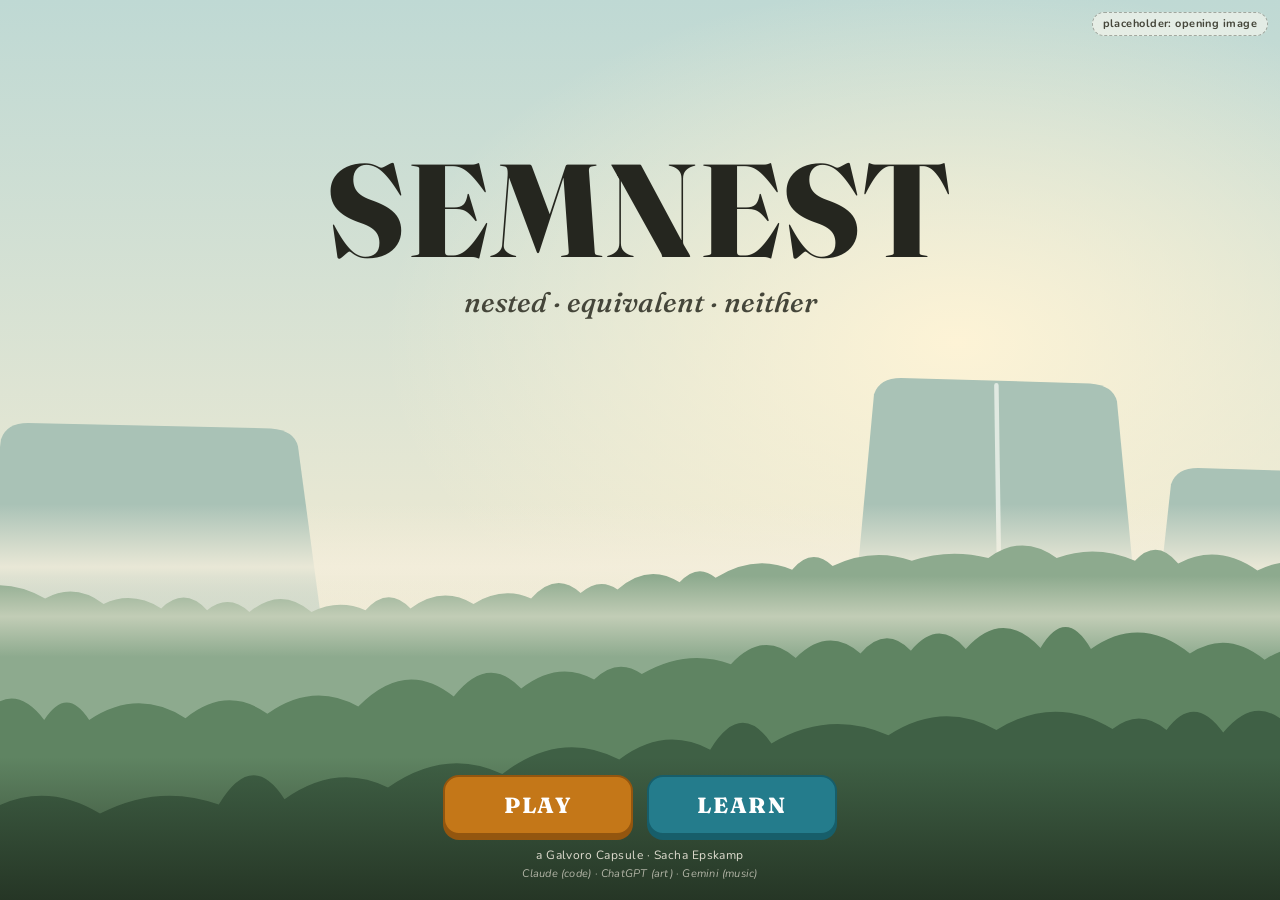
==== index.html @ c0b7def4 "Title screen: Galvoro credits line instead of the course (course stays in capsule.json) Co-Authored-" ====
<!DOCTYPE html>
<html lang="en" data-theme="auto">
<head>
<meta charset="UTF-8">
<meta name="viewport" content="width=device-width, initial-scale=1.0, maximum-scale=1.0, user-scalable=no">
<title>SEMNEST</title>
<link rel="icon" type="image/svg+xml" href="assets/favicon.svg">
<link rel="preconnect" href="https://fonts.googleapis.com">
<link rel="preconnect" href="https://fonts.gstatic.com" crossorigin>
<link href="https://fonts.googleapis.com/css2?family=Fraunces:opsz,wght@9..144,500;9..144,700;9..144,800&family=Nunito:wght@500;600;700;800&family=JetBrains+Mono:wght@500;600&display=swap" rel="stylesheet">
<link rel="stylesheet" href="styles.css">
<script src="audio.js"></script>
</head>
<body>

<div id="app">
  <!-- ==================== HUD ==================== -->
  <header id="hud">
    <div class="brand">
      <svg class="brand-mark" viewBox="0 0 40 32" aria-hidden="true">
        <path class="bm-fern" d="M30 25 Q31.5 13 37 4.5 M31 19 l-3.6 -2 M31 19 l3.7 -1 M32.2 14 l-3.2 -2.4 M32.2 14 l3.5 -0.8 M34 9.8 l-2.5 -2.1 M34 9.8 l2.9 -0.5"/>
        <ellipse class="bm-egg a" cx="13.4" cy="15" rx="4.4" ry="6.8" transform="rotate(-14 13.4 15)"/>
        <ellipse class="bm-egg b" cx="25.2" cy="14.6" rx="4.4" ry="6.8" transform="rotate(12 25.2 14.6)"/>
        <ellipse class="bm-egg c" cx="19.3" cy="17.2" rx="4.3" ry="6.4"/>
        <path class="bm-nest" d="M1.5 21.5 Q4 18 8 20 Q12 18.5 15 20.5 Q20 19 25 20.5 Q28 18.5 32 20 Q36 18 38.5 21.5 Q37 29.5 20 30 Q3 29.5 1.5 21.5 Z"/>
        <path class="bm-rim" d="M4 22.6 Q8 21.1 12 22.4 M16 22.7 Q20 21.5 24 22.7 M28 22.4 Q32 21.1 36 22.6"/>
      </svg>
      <span class="brand-name">SEMNEST</span>
    </div>
    <div class="hud-stats">
      <div class="stat play-only"><span class="stat-label">LEVEL</span><span id="hud-level" class="stat-val small">Easy</span></div>
      <div class="stat play-only"><span class="stat-label">ROUND</span><span id="hud-eggs" class="eggs" aria-label="Rounds"></span></div>
      <div class="stat play-only"><span class="stat-label">SCORE</span><span id="hud-score" class="stat-val">0</span></div>
      <div class="stat learn-only"><span class="stat-label">MODE</span><span class="stat-val small">Learn</span></div>
    </div>
    <div class="hud-btns">
      <button id="btn-help" class="icon-btn" aria-label="How to play" title="How to play">?</button>
      <button id="btn-theme" class="icon-btn" aria-label="Theme" title="Theme: auto">
        <svg viewBox="0 0 24 24" class="th-icon"><circle cx="12" cy="12" r="7.5" fill="none"/><path class="th-half" d="M12 4.5 A7.5 7.5 0 0 1 12 19.5 Z"/></svg>
      </button>
      <button id="btn-mute" class="icon-btn" aria-label="Mute" title="Sound on/off">&#9834;</button>
      <button id="btn-home" class="icon-btn" aria-label="Quit to title" title="Quit to title">&#10005;</button>
    </div>
  </header>

  <!-- ==================== PLAY ==================== -->
  <main id="play" class="mode-main">
    <section class="pair" data-tab="A">
      <div class="ab-tabs" role="tablist" aria-label="Model">
        <button class="ab-tab a on" data-tab="A" role="tab" aria-selected="true"><span class="badge a">A</span>Model A</button>
        <button class="ab-tab b" data-tab="B" role="tab" aria-selected="false"><span class="badge b">B</span>Model B</button>
      </div>
      <figure class="model-card" id="card-a" data-side="A">
        <figcaption><span class="badge a">A</span><span class="mc-title">Model A</span><span class="mc-meta" id="meta-a"></span></figcaption>
        <div class="paper"><svg class="diagram" id="svg-a" role="img" aria-label="Path diagram of model A"></svg></div>
      </figure>

      <div class="answers" id="answers" role="group" aria-label="Your answer">
        <div class="ans-q">How are <b class="ta">A</b> and <b class="tb">B</b> related?</div>
        <button class="ans" data-ans="equiv"><svg class="venn" viewBox="0 0 64 40"><ellipse class="v-b" cx="32" cy="20" rx="17" ry="15.5"/><ellipse class="v-a dash" cx="32" cy="20" rx="17" ry="15.5"/></svg>
          <span class="ans-t"><b>Equivalent</b><small>A&nbsp;&equiv;&nbsp;B: same fit on every dataset</small></span><kbd>1</kbd></button>
        <button class="ans" data-ans="AinB"><svg class="venn" viewBox="0 0 64 40"><ellipse class="v-b" cx="32" cy="20" rx="25" ry="17.5"/><ellipse class="v-a" cx="27" cy="21" rx="12" ry="10"/></svg>
          <span class="ans-t"><b>A nested in B</b><small>A&nbsp;&sub;&nbsp;B: A is a special case of B</small></span><kbd>2</kbd></button>
        <button class="ans" data-ans="BinA"><svg class="venn" viewBox="0 0 64 40"><ellipse class="v-a" cx="32" cy="20" rx="25" ry="17.5"/><ellipse class="v-b" cx="37" cy="21" rx="12" ry="10"/></svg>
          <span class="ans-t"><b>B nested in A</b><small>B&nbsp;&sub;&nbsp;A: B is a special case of A</small></span><kbd>3</kbd></button>
        <button class="ans" data-ans="neither"><svg class="venn" viewBox="0 0 64 40"><ellipse class="v-a" cx="23" cy="20" rx="15" ry="14"/><ellipse class="v-b" cx="41" cy="20" rx="15" ry="14"/></svg>
          <span class="ans-t"><b>Neither</b><small>each fits patterns the other cannot</small></span><kbd>4</kbd></button>
      </div>

      <figure class="model-card" id="card-b" data-side="B">
        <figcaption><span class="badge b">B</span><span class="mc-title">Model B</span><span class="mc-meta" id="meta-b"></span></figcaption>
        <div class="paper"><svg class="diagram" id="svg-b" role="img" aria-label="Path diagram of model B"></svg></div>
      </figure>
    </section>

    <!-- feedback after answering -->
    <section id="feedback" class="feedback hidden" aria-live="polite">
      <div class="fb-head">
        <span class="fb-verdict" id="fb-verdict">Correct!</span>
        <span class="fb-points" id="fb-points">+20</span>
      </div>
      <div class="fb-body">
        <svg class="venn big" id="fb-venn" viewBox="0 0 64 40"></svg>
        <div class="fb-text">
          <div class="fb-rel" id="fb-rel"></div>
          <p class="fb-why" id="fb-why"></p>
          <div class="fb-facts" id="fb-facts"></div>
        </div>
      </div>
      <div class="fb-foot">
        <span class="fb-hint">Highlighted: what differs between the two models.</span>
        <button class="pill-btn" id="btn-next">NEXT</button>
      </div>
    </section>
  </main>

  <!-- ==================== LEARN ==================== -->
  <main id="learn" class="mode-main">
    <div class="toolbar" role="toolbar" aria-label="Drawing tools">
      <div class="tool-group">
        <button class="tool on" data-tool="select" title="Select / move (V)">
          <svg viewBox="0 0 24 24"><path d="M6 3 L6 19 L10.5 14.8 L13.6 21 L16.2 19.8 L13.2 13.7 L19 13.4 Z"/></svg><span>Move</span></button>
        <button class="tool" data-tool="factor" title="Add a factor (F), or double-click a canvas">
          <svg viewBox="0 0 24 24"><circle cx="12" cy="12" r="7.5" fill="none"/><path d="M12 8.5 V15.5 M8.5 12 H15.5"/></svg><span>Factor</span></button>
        <button class="tool" data-tool="arrow" title="Draw a loading (factor → item) or a structural effect (factor → factor) (A)">
          <svg viewBox="0 0 24 24"><path d="M4 20 L17 7" fill="none"/><path d="M19.5 4.5 L11.5 7.5 L16.5 12.5 Z"/></svg><span>Path</span></button>
        <button class="tool" data-tool="cov" title="Draw a covariance: between two residuals or two factors (C)">
          <svg viewBox="0 0 24 24"><path d="M6.5 16 Q12 4 17.5 16" fill="none"/><path d="M3.5 17.5 L9.5 18.5 L6.5 12.5 Z M20.5 17.5 L14.5 18.5 L17.5 12.5 Z"/></svg><span>Covary</span></button>
        <button class="tool" data-tool="erase" title="Erase factors and paths (E)">
          <svg viewBox="0 0 24 24"><path d="M4 16 L12.5 7.5 L18.5 13.5 L12 20 H7 Z" fill="none"/><path d="M12 20 H20"/></svg><span>Erase</span></button>
      </div>
      <div class="tool-group actions">
        <button class="act" id="btn-item-add" title="Add an item to both models"><svg viewBox="0 0 24 24"><rect x="4.5" y="4.5" width="15" height="15" fill="none"/><path d="M12 8.5 V15.5 M8.5 12 H15.5"/></svg><span>+ Item</span></button>
        <button class="act" id="btn-item-del" title="Remove the last item from both models"><svg viewBox="0 0 24 24"><rect x="4.5" y="4.5" width="15" height="15" fill="none"/><path d="M8.5 12 H15.5"/></svg><span>&minus; Item</span></button>
        <button class="act" id="btn-params" aria-pressed="false" title="Give the models numbers: set parameter values and watch the other model follow"><svg viewBox="0 0 24 24"><path d="M4 7 H20 M4 17 H20" fill="none"/><circle cx="9" cy="7" r="2.6"/><circle cx="15" cy="17" r="2.6"/></svg><span>Values</span></button>
      </div>
    </div>

    <section class="lpair">
      <div class="lpane" id="lpane-a" data-side="A">
        <div class="lhead"><span class="badge a">A</span><span class="mc-title">Model A</span><span class="mc-meta" id="lmeta-a"></span>
          <span class="lacts"><button class="mini" data-act="copy" data-from="B" title="Copy model B into A">&#8592; copy B</button><button class="mini" data-act="undo" title="Undo">undo</button><button class="mini" data-act="tidy" title="Tidy layout">tidy</button><button class="mini" data-act="clear" title="Remove all factors and paths">clear</button></span></div>
        <div class="canvas-wrap"><svg class="lcanvas" id="lsvg-a"></svg></div>
      </div>

      <div class="lrel" id="lrel" aria-live="polite">
        <svg class="venn big" id="lrel-venn" viewBox="0 0 64 40"></svg>
        <div class="lrel-sym" id="lrel-sym">A &equiv; B</div>
        <div class="lrel-text" id="lrel-text">Equivalent</div>
        <div class="lrel-sub" id="lrel-sub"></div>
        <button class="link-btn" id="lrel-how">how is this decided?</button>
      </div>

      <div class="lpane" id="lpane-b" data-side="B">
        <div class="lhead"><span class="badge b">B</span><span class="mc-title">Model B</span><span class="mc-meta" id="lmeta-b"></span>
          <span class="lacts"><button class="mini" data-act="copy" data-from="A" title="Copy model A into B">copy A &#8594;</button><button class="mini" data-act="undo" title="Undo">undo</button><button class="mini" data-act="tidy" title="Tidy layout">tidy</button><button class="mini" data-act="clear" title="Remove all factors and paths">clear</button></span></div>
        <div class="canvas-wrap"><svg class="lcanvas" id="lsvg-b"></svg></div>
      </div>
    </section>
    <div class="lnote" id="lnote"></div>

    <!-- shared popups (moved into the active canvas) -->
    <div id="pick-pop" class="pick-pop hidden" role="dialog" aria-label="Indicators of this factor">
      <div class="pp-title">Select its indicators</div>
      <div class="pp-text">Click the items this factor measures.</div>
      <div class="pp-row"><span id="pp-count">0 items</span><span class="pp-links"><button class="link-btn" id="pp-all">All</button> &middot; <button class="link-btn" id="pp-none">None</button></span></div>
      <div class="pp-btns"><button class="pill-btn ghost" id="pp-cancel">Cancel</button><button class="pill-btn" id="pp-ok">OK</button></div>
    </div>
    <div id="param-pop" class="param-pop hidden" role="dialog" aria-label="Parameter value">
      <div class="pp-title" id="pr-title">Factor loading</div>
      <div class="pr-sub" id="pr-sub"></div>
      <div class="pr-row"><span class="pr-zero" id="pr-zero"></span><input type="range" id="pr-range" aria-label="Value"><input type="number" id="pr-num" aria-label="Value"></div>
      <div class="pp-btns"><button class="pill-btn ghost" id="pr-reset">Default</button><button class="pill-btn" id="pr-done">Done</button></div>
    </div>
    <div id="toast" role="status" aria-live="polite"></div>
  </main>
</div>

<!-- ==================== TITLE ==================== -->
<section id="screen-title" class="screen show">
  <h1 class="sr-only">SEMNEST</h1>
  <div class="title-hero" id="title-hero">
    <picture>
      <source media="(orientation: portrait) and (max-width: 860px)" srcset="assets/title-mobile.webp">
      <img id="title-img" src="assets/title-wide.webp" alt="SEMNEST: a dinosaur nest in a lost valley">
    </picture>
    <div class="title-ph" aria-hidden="true">
      <img class="ph-land" src="assets/title-placeholder.svg" alt="">
      <div class="ph-text"><span class="ph-title">SEMNEST</span><span class="ph-sub">nested &middot; equivalent &middot; neither</span></div>
      <span class="ph-tag">placeholder: opening image</span>
    </div>
  </div>
  <div class="title-ui">
    <div class="title-btns">
      <button class="big-btn" id="btn-play">PLAY</button>
      <button class="big-btn ghost" id="btn-learn">LEARN</button>
    </div>
    <p class="title-foot">a Galvoro Capsule &middot; Sacha Epskamp<span class="title-credits-sub">Claude (code) &middot; ChatGPT (art) &middot; Gemini (music)</span></p>
  </div>
</section>

<!-- ==================== LEVEL ==================== -->
<section id="screen-level" class="screen">
  <div class="level-box">
    <h2>Choose a level</h2>
    <p class="level-sub">Five pairs of models per game. Score 60 of 100 for a certificate.</p>
    <div class="level-grid" role="radiogroup" aria-label="Level">
      <button class="level-card" data-level="1" role="radio" aria-checked="false"><svg class="egg-medal" viewBox="0 0 60 72"><use href="#egg"/></svg><b>Easy</b><small>Small path, factor and network models</small><span class="lc-best" data-best="1"></span></button>
      <button class="level-card" data-level="2" role="radio" aria-checked="false"><svg class="egg-medal" viewBox="0 0 60 72"><use href="#egg"/></svg><b>Medium</b><small>Larger models and a few surprises</small><span class="lc-best" data-best="2"></span></button>
      <button class="level-card" data-level="3" role="radio" aria-checked="false"><svg class="egg-medal" viewBox="0 0 60 72"><use href="#egg"/></svg><b>Hard</b><small>Hidden equivalences and counting traps</small><span class="lc-best" data-best="3"></span></button>
      <button class="level-card" data-level="4" role="radio" aria-checked="false"><svg class="egg-medal" viewBox="0 0 60 72"><use href="#egg"/></svg><b>Psychometrika</b><small>Bifactor, loops, networks and worse</small><span class="lc-best" data-best="4"></span></button>
    </div>
    <div class="fam-box">
      <div class="fam-head"><span class="fam-title">Model types</span><button class="link-btn" id="fam-all">all</button></div>
      <div class="fam-chips" id="fam-chips" role="group" aria-label="Model types"></div>
      <p class="fam-note" id="fam-note"></p>
    </div>
    <div class="level-go">
      <button class="link-btn" id="level-back">&#8592; back</button>
      <button class="big-btn" id="btn-start">START</button>
      <span class="fam-pool" id="fam-pool"></span>
    </div>
  </div>
</section>

<!-- ==================== TUTORIAL ==================== -->
<section id="screen-tutorial" class="screen">
  <div class="tut-box">
    <button class="tut-close" id="tut-close" aria-label="Close">&#10005;</button>
    <h2 class="tut-header">HOW TO PLAY</h2>
    <div id="tut-cards"></div>
    <button class="big-btn" id="tut-continue">START</button>
  </div>
</section>

<!-- ==================== FINAL ==================== -->
<section id="screen-final" class="screen">
  <div class="final-box">
    <div class="diploma" id="diploma">
      <div class="dip-corner tl"></div><div class="dip-corner tr"></div><div class="dip-corner bl"></div><div class="dip-corner br"></div>
      <div class="dip-brand">SEMNEST</div>
      <h2 class="dip-title" id="dip-title">Certificate in Model Nesting</h2>
      <p class="dip-line" id="dip-line1">This certifies that</p>
      <input class="dip-name" id="dip-name" placeholder="your name" maxlength="40" aria-label="Your name">
      <p class="dip-line" id="dip-line2">sorted five pairs of structural equation models at the level</p>
      <div class="dip-level" id="dip-level">Easy</div>
      <div class="dip-fams" id="dip-fams"></div>
      <div class="dip-mid">
        <svg class="egg-medal big" id="dip-medal" viewBox="0 0 60 72"><use href="#egg"/></svg>
        <div class="dip-score"><span id="final-score">0</span><small>/ 100</small><div class="dip-stars" id="dip-stars"></div><div class="dip-rank" id="final-rank"></div></div>
      </div>
      <table class="dip-table" id="final-table"></table>
      <div class="dip-date" id="dip-date"></div>
      <div class="dip-stamp" id="dip-stamp">NOT YET<br>HATCHED</div>
    </div>
    <div class="final-btns">
      <button class="pill-btn ghost" id="btn-save-img">Save as image</button>
      <button class="pill-btn ghost" id="btn-print">Print</button>
      <button class="pill-btn" id="btn-again">Play again</button>
      <button class="pill-btn ghost" id="btn-menu">Menu</button>
    </div>
  </div>
</section>

<!-- ==================== MODALS ==================== -->
<div id="modal-quit" class="modal hidden" role="dialog" aria-modal="true">
  <div class="modal-box">
    <h3>Leave this game?</h3>
    <p>Your score for this game will be lost.</p>
    <div class="modal-foot"><button class="pill-btn ghost" id="quit-no">Keep playing</button><button class="pill-btn" id="quit-yes">Leave</button></div>
  </div>
</div>
<div id="modal-how" class="modal hidden" role="dialog" aria-modal="true">
  <div class="modal-box wide">
    <h3>How does LEARN decide?</h3>
    <p>Model <b>A</b> is <b>nested</b> in model <b>B</b> when every covariance matrix A can produce, B can produce too: fit B to the covariance matrix implied by A and you get a perfect fit (&chi;&sup2; = 0). The models are <b>equivalent</b> when this works both ways.</p>
    <p>LEARN checks this numerically, like you would in lavaan: it draws random parameter values for one model, computes the covariance matrix it implies, fits the other model to it (from several starting values) and looks whether the fit is perfect. It does this both ways, for a few random draws (the <i>NET</i> idea of Bentler &amp; Satorra, 2010).</p>
    <p class="muted">Parameters are free real numbers, as in lavaan: a variance may become negative (a Heywood case). A numerical check is not a proof. It can miss nesting in rare cases, for example when the optimizer gets stuck. The items in PLAY are proven mathematically.</p>
    <div class="modal-foot"><button class="pill-btn" id="how-ok">OK</button></div>
  </div>
</div>
<div id="modal-save" class="modal hidden" role="dialog" aria-modal="true">
  <div class="modal-box wide">
    <h3>Your certificate</h3>
    <p id="save-note">Right-click the image (or press and hold on a phone) and choose <b>Save image</b>.</p>
    <img id="save-img" alt="Certificate">
    <div class="modal-foot"><button class="pill-btn" id="save-ok">Close</button></div>
  </div>
</div>
<div id="card-layer"></div>

<!-- shared SVG symbols -->
<svg width="0" height="0" style="position:absolute" aria-hidden="true">
  <defs>
    <radialGradient id="egg-grad" cx="36%" cy="30%" r="78%">
      <stop offset="0" stop-color="var(--m-hi, #f6e7c8)"/><stop offset=".55" stop-color="var(--m-mid, #d9a65a)"/><stop offset="1" stop-color="var(--m-lo, #8a5a20)"/>
    </radialGradient>
    <symbol id="egg" viewBox="0 0 60 72">
      <path d="M30 3 C44 3 52 21 52 39 C52 57 43 69 30 69 C17 69 8 57 8 39 C8 21 16 3 30 3 Z" fill="url(#egg-grad)" stroke="var(--m-lo, #8a5a20)" stroke-width="1.6"/>
      <path d="M18 25 C19 17 23 11 29 9" stroke="#fff" stroke-opacity=".7" stroke-width="3.2" fill="none" stroke-linecap="round"/>
      <circle cx="20" cy="38" r="2.0" fill="var(--m-lo, #8a5a20)" opacity=".28"/><circle cx="37" cy="27" r="1.5" fill="var(--m-lo, #8a5a20)" opacity=".28"/><circle cx="41" cy="47" r="2.3" fill="var(--m-lo, #8a5a20)" opacity=".28"/><circle cx="27" cy="55" r="1.4" fill="var(--m-lo, #8a5a20)" opacity=".28"/><circle cx="33" cy="40" r="1.1" fill="var(--m-lo, #8a5a20)" opacity=".28"/><circle cx="23" cy="24" r="1.2" fill="var(--m-lo, #8a5a20)" opacity=".28"/><circle cx="45" cy="35" r="1.0" fill="var(--m-lo, #8a5a20)" opacity=".28"/><circle cx="36" cy="60" r="1.6" fill="var(--m-lo, #8a5a20)" opacity=".28"/><circle cx="15" cy="50" r="1.3" fill="var(--m-lo, #8a5a20)" opacity=".28"/>
    </symbol>
  </defs>
</svg>

<script src="linalg.js"></script>
<script src="sem.js"></script>
<script src="bank.js"></script>
<script src="diagram.js"></script>
<script src="editor.js"></script>
<script src="tutorial.js"></script>
<script src="diploma.js"></script>
<script src="game.js"></script>
<script src="learn.js"></script>
</body>
</html>
---- styles.css ----
/* SEMNEST — styles.
   A lost valley: sandstone paper with faint map contours, fern and basalt;
   model A is lagoon teal, model B amber.
   Diagrams always sit on light "paper" (like figures in a paper), the frame
   follows the light / dark / auto theme. */

:root {
  --f-head: 'Fraunces', Georgia, 'Times New Roman', serif;
  --f-ui: 'Nunito', system-ui, -apple-system, 'Segoe UI', sans-serif;
  --f-mono: 'JetBrains Mono', ui-monospace, Menlo, monospace;

  --bg: #EFEADB;
  --bg-2: #E4DDC8;
  --card: #FFFCF3;
  --paper: #FFFCF3;
  --ink: #25261F;
  --ink-2: #56554A;
  --muted: #868272;
  --line: #DAD3BE;
  --line-2: #EBE6D5;
  --shadow: 0 10px 30px rgba(45, 48, 28, 0.16);
  --shadow-sm: 0 2px 6px rgba(45, 48, 28, 0.12);

  --a: #247C8C;        /* lagoon (model A) */
  --a-soft: #DAEEEE;
  --a-ink: #175E6A;
  --b: #C47718;        /* amber (model B) */
  --b-soft: #F6E6C8;
  --b-ink: #88510D;
  --twig: #6E5638;
  --leaf: #4A8236;
  --leaf-soft: #E0EED5;
  --berry: #B9472F;
  --berry-soft: #F6DED4;
  --gold: #E0A526;
  --accent: #C47718;
  --accent-deep: #93560F;
  --accent-soft: #F6E6C8;
  --btn-off: #EBE6D5;
  --backdrop: rgba(28, 32, 22, 0.45);
  --glow: #F5C37A;
  --topo-op: .075;
  --topo-filter: none;
  color-scheme: light;
}
:root[data-theme="dark"] {
  --bg: #101915; --bg-2: #15211C; --card: #1B2822; --ink: #ECE8DA; --ink-2: #BDB9A6; --muted: #878A7A;
  --line: #2C3A33; --line-2: #22302A; --shadow: 0 10px 30px rgba(0,0,0,0.45); --shadow-sm: 0 2px 6px rgba(0,0,0,0.35);
  --a: #4FB2BF; --a-soft: #173A3D; --a-ink: #86D2DA; --b: #E39E45; --b-soft: #43331A; --b-ink: #F0C27E;
  --accent-soft: #43331A; --btn-off: #22302A; --backdrop: rgba(0,0,0,0.6); --leaf-soft: #1F3720; --berry-soft: #43251C;
  --topo-op: .045; --topo-filter: invert(1);
  color-scheme: dark;
}
@media (prefers-color-scheme: dark) {
  :root[data-theme="auto"] {
    --bg: #101915; --bg-2: #15211C; --card: #1B2822; --ink: #ECE8DA; --ink-2: #BDB9A6; --muted: #878A7A;
    --line: #2C3A33; --line-2: #22302A; --shadow: 0 10px 30px rgba(0,0,0,0.45); --shadow-sm: 0 2px 6px rgba(0,0,0,0.35);
    --a: #4FB2BF; --a-soft: #173A3D; --a-ink: #86D2DA; --b: #E39E45; --b-soft: #43331A; --b-ink: #F0C27E;
    --accent-soft: #43331A; --btn-off: #22302A; --backdrop: rgba(0,0,0,0.6); --leaf-soft: #1F3720; --berry-soft: #43251C;
  --topo-op: .045; --topo-filter: invert(1);
    color-scheme: dark;
  }
}
/* figures stay light whatever the theme */
.paper, .canvas-wrap, .diploma {
  --ink: #25261F; --ink-2: #56554A; --muted: #868272; --line: #DAD3BE; --card: #FFFCF3;
  --a: #247C8C; --a-soft: #DAEEEE; --a-ink: #175E6A; --b: #C47718; --b-soft: #F6E6C8; --b-ink: #88510D;
  --accent-soft: #F6E6C8;
  color: #25261F;
}

* { box-sizing: border-box; }
html, body { margin: 0; height: 100%; }
body {
  background: var(--bg); color: var(--ink);
  font-family: var(--f-ui); font-size: 15px; line-height: 1.45;
  -webkit-font-smoothing: antialiased; overflow: hidden;
  background-image: radial-gradient(circle at 12% -10%, rgba(196,119,24,0.10), transparent 40%), radial-gradient(circle at 105% 110%, rgba(36,124,140,0.10), transparent 45%);
}
button { font-family: inherit; color: inherit; }
/* faint map contours behind everything */
body::before, .screen::before {
  content: ''; position: fixed; inset: 0; z-index: -1; pointer-events: none;
  background: url(assets/topo.svg) center / cover no-repeat;
  opacity: var(--topo-op); filter: var(--topo-filter);
}
.hidden { display: none !important; }
.sr-only { position: absolute; width: 1px; height: 1px; overflow: hidden; clip: rect(0 0 0 0); }
kbd { font-family: var(--f-mono); font-size: 10.5px; color: var(--muted); border: 1px solid var(--line); border-radius: 4px; padding: 0 4px; }

/* ---------------------------------------------------------------- app frame */
#app { position: fixed; inset: 0; display: flex; flex-direction: column; visibility: hidden; }
body.mode-play #app, body.mode-learn #app { visibility: visible; }
.mode-main { display: none; flex: 1; min-height: 0; }
body.mode-play #play { display: flex; flex-direction: column; }
body.mode-learn #learn { display: flex; flex-direction: column; }
.play-only, .learn-only { display: none !important; }
body.mode-play .play-only { display: flex !important; }
body.mode-learn .learn-only { display: flex !important; }

#hud {
  display: flex; align-items: center; gap: 16px;
  padding: calc(8px + env(safe-area-inset-top, 0px)) 16px 8px;
  background: var(--card); border-bottom: 1px solid var(--line);
  box-shadow: var(--shadow-sm); z-index: 5;
}
.brand { display: flex; align-items: center; gap: 9px; }
.brand-mark { width: 38px; height: 30px; }
.bm-egg.a { fill: var(--a); }
.bm-egg.b { fill: var(--b); }
.bm-egg.c { fill: #E9DDC2; stroke: #B9A47E; stroke-width: .8; }
.bm-nest { fill: var(--twig); }
.bm-rim { stroke: #C2A77B; stroke-width: 1.2; fill: none; stroke-linecap: round; }
.bm-fern { stroke: var(--leaf); stroke-width: 1.4; fill: none; stroke-linecap: round; }
.brand-name { font-family: var(--f-head); font-weight: 800; font-size: 21px; letter-spacing: 0.04em; }
.hud-stats { display: flex; gap: 22px; margin: 0 auto; align-items: center; }
.stat { flex-direction: column; align-items: center; line-height: 1.1; }
.stat-label { font-size: 10.5px; font-weight: 800; letter-spacing: 0.14em; color: var(--muted); }
.stat-val { font-family: var(--f-head); font-weight: 700; font-size: 22px; }
.stat-val.small { font-size: 17px; }
.eggs { display: flex; gap: 5px; margin-top: 3px; }
.eggs i { width: 12px; height: 17px; border-radius: 50% 50% 50% 50% / 56% 56% 44% 44%; background: var(--btn-off); border: 1.5px solid var(--line); display: block; transition: background .3s, border-color .3s, transform .3s; }
.eggs i.now { border-color: var(--accent); transform: translateY(-2px); }
.eggs i.good { background: var(--leaf); border-color: var(--leaf); }
.eggs i.half { background: var(--gold); border-color: var(--gold); }
.eggs i.bad { background: var(--berry); border-color: var(--berry); }
.hud-btns { display: flex; gap: 6px; }
.icon-btn {
  width: 36px; height: 36px; border-radius: 50%; border: 1px solid var(--line);
  background: var(--card); color: var(--ink-2); font-weight: 800; font-size: 15px;
  display: grid; place-items: center; cursor: pointer; transition: background .15s, border-color .15s;
}
.icon-btn:hover { border-color: var(--muted); background: var(--bg-2); }
.icon-btn.off { color: var(--muted); text-decoration: line-through; }
.th-icon { width: 18px; height: 18px; stroke: currentColor; stroke-width: 1.8; }
.th-half { fill: currentColor; }
:root[data-theme="light"] .th-half { fill: none; }
:root[data-theme="dark"] .th-half { d: path("M12 4.5 A7.5 7.5 0 0 1 12 19.5 A7.5 7.5 0 0 1 12 4.5 Z"); }

/* ---------------------------------------------------------------- PLAY */
#play { padding: 14px 16px 12px; gap: 12px; overflow: auto; }
.pair {
  flex: 1; min-height: 0;
  display: grid; grid-template-columns: minmax(0, 1fr) 236px minmax(0, 1fr); gap: 14px;
}
.model-card {
  margin: 0; display: flex; flex-direction: column; min-height: 0;
  background: var(--card); border: 1px solid var(--line); border-radius: 18px; box-shadow: var(--shadow-sm);
  overflow: hidden; position: relative;
}
.model-card figcaption, .lhead {
  display: flex; align-items: center; gap: 9px; padding: 9px 14px;
  font-family: var(--f-head); font-weight: 700; font-size: 17px;
  border-bottom: 1px solid var(--line-2);
}
.badge {
  display: inline-grid; place-items: center; width: 26px; height: 30px;
  border-radius: 50% 50% 50% 50% / 58% 58% 42% 42%;
  color: #fff; font-family: var(--f-head); font-weight: 800; font-size: 15px; padding-top: 2px;
  box-shadow: inset -3px -4px 0 rgba(0,0,0,0.12);
}
.badge.a { background: var(--a); }
.badge.b { background: var(--b); }
.mc-meta { margin-left: auto; font-family: var(--f-mono); font-weight: 500; font-size: 12px; color: var(--muted); }
.paper { flex: 1; min-height: 0; background: var(--paper); position: relative; }
.paper svg.diagram { position: absolute; inset: 0; width: 100%; height: 100%; }
#card-a { border-top: 4px solid var(--a); }
#card-b { border-top: 4px solid var(--b); }
.model-card.won { animation: cardwin .6s ease-out; }
@keyframes cardwin { 40% { transform: scale(1.012); } }

/* A / B tabs (phones only) */
.ab-tabs { display: none; }
.ab-tab {
  display: flex; align-items: center; justify-content: center; gap: 8px; padding: 6px 10px;
  border-radius: 12px; border: 1.5px solid var(--line); background: var(--card); color: var(--ink-2);
  font-family: var(--f-head); font-weight: 700; font-size: 16px; cursor: pointer;
  box-shadow: 0 3px 0 var(--line); transition: background .15s, border-color .15s, color .15s;
}
.ab-tab .badge { width: 22px; height: 26px; font-size: 13px; opacity: .55; transition: opacity .15s; }
.ab-tab.on { color: var(--ink); }
.ab-tab.on .badge { opacity: 1; }
.ab-tab.on.a { border-color: var(--a); background: var(--a-soft); box-shadow: 0 3px 0 var(--a); }
.ab-tab.on.b { border-color: var(--b); background: var(--b-soft); box-shadow: 0 3px 0 var(--b); }

/* answers */
.answers { display: flex; flex-direction: column; justify-content: center; gap: 9px; }
.ans-q { text-align: center; font-family: var(--f-head); font-weight: 700; font-size: 17px; margin-bottom: 4px; }
.ans-q .ta { color: var(--a); } .ans-q .tb { color: var(--b); }
.ans {
  display: flex; align-items: center; gap: 10px; text-align: left;
  padding: 9px 10px; border-radius: 14px; border: 1.5px solid var(--line);
  background: var(--card); cursor: pointer; position: relative;
  box-shadow: 0 3px 0 var(--line); transition: transform .08s, box-shadow .08s, border-color .15s, background .15s, opacity .2s;
}
.ans:hover:not(:disabled) { border-color: var(--accent); box-shadow: 0 3px 0 var(--accent-deep); }
.ans:active:not(:disabled) { transform: translateY(3px); box-shadow: 0 0 0 var(--accent-deep); }
.ans:disabled { cursor: default; }
.ans .ans-t { display: flex; flex-direction: column; line-height: 1.2; flex: 1; }
.ans .ans-t b { font-weight: 800; font-size: 15px; }
.ans .ans-t small { font-size: 11.5px; color: var(--ink-2); margin-top: 2px; }
.ans kbd { position: absolute; top: 6px; right: 7px; }
.venn { width: 54px; height: 34px; flex: none; overflow: visible; }
.venn ellipse { stroke-width: 2.2; }
.venn .v-a { fill: var(--a); fill-opacity: .28; stroke: var(--a); }
.venn .v-b { fill: var(--b); fill-opacity: .28; stroke: var(--b); }
.venn .dash { stroke-dasharray: 5 4; fill: none; }
.venn.big { width: 84px; height: 53px; }
.answers.done .ans { opacity: .45; }
.answers.done .ans.picked { opacity: 1; }
.answers.done .ans.right { opacity: 1; border-color: var(--leaf); background: var(--leaf-soft); box-shadow: 0 3px 0 var(--leaf); }
.answers.done .ans.picked.wrong { border-color: var(--berry); background: var(--berry-soft); box-shadow: 0 3px 0 var(--berry); }
.answers.done .ans.picked.half { border-color: var(--gold); background: var(--accent-soft); box-shadow: 0 3px 0 var(--gold); }
.ans .mark { position: absolute; right: 8px; bottom: 6px; font-weight: 800; font-size: 14px; }
.ans.right .mark { color: var(--leaf); }
.ans.wrong .mark { color: var(--berry); }

/* feedback */
.feedback {
  background: var(--card); border: 1px solid var(--line); border-radius: 18px; box-shadow: var(--shadow);
  padding: 12px 16px 12px; animation: rise .35s cubic-bezier(.2,.9,.3,1.1);
  flex: none;
}
@keyframes rise { from { transform: translateY(18px); opacity: 0; } }
.fb-head { display: flex; align-items: baseline; gap: 12px; }
.fb-verdict { font-family: var(--f-head); font-weight: 800; font-size: 22px; }
.fb-verdict.good { color: var(--leaf); } .fb-verdict.half { color: var(--accent-deep); } .fb-verdict.bad { color: var(--berry); }
:root[data-theme="dark"] .fb-verdict.half { color: var(--gold); }
.fb-points { font-family: var(--f-mono); font-weight: 600; font-size: 18px; color: var(--ink-2); }
.fb-body { display: flex; gap: 14px; align-items: flex-start; margin-top: 4px; }
.fb-text { flex: 1; min-width: 0; }
.fb-rel { font-weight: 800; font-size: 15.5px; }
.fb-rel .ta { color: var(--a); } .fb-rel .tb { color: var(--b); }
.fb-why { margin: 3px 0 6px; color: var(--ink-2); font-size: 14.5px; max-width: 980px; }
.fb-facts { display: flex; flex-wrap: wrap; gap: 6px 16px; font-family: var(--f-mono); font-size: 12px; color: var(--muted); }
.fb-facts b { color: var(--ink-2); font-weight: 600; }
.fb-foot { display: flex; align-items: center; gap: 12px; margin-top: 8px; }
.fb-hint { font-size: 12px; color: var(--muted); }
.fb-hint::before { content: ''; display: inline-block; width: 18px; height: 6px; border-radius: 3px; background: var(--glow); margin-right: 6px; vertical-align: middle; }
.fb-foot .pill-btn { margin-left: auto; flex: none; min-width: 150px; }

/* ---------------------------------------------------------------- diagrams */
.diagram .dg-shape { fill: #fff; stroke: #25261F; stroke-width: 0.034; }
.diagram .dg-node.lat .dg-shape { fill: #EEF6F2; }
#svg-a .dg-node.lat .dg-shape { fill: var(--a-soft); }
#svg-b .dg-node.lat .dg-shape { fill: var(--b-soft); }
.diagram .dg-label { font: 600 0.25px var(--f-ui); fill: #25261F; }
.diagram .dg-node.lat .dg-label { font-family: var(--f-head); font-weight: 700; }
.diagram .dg-sub { font-size: 0.165px; }
.diagram .dg-line { fill: none; stroke: #25261F; stroke-width: 0.03; }
.diagram .dg-edge.net .dg-line { stroke-linecap: round; }
.diagram .dg-head { fill: #25261F; }
.diagram .dg-head.res { fill: #A39888; }
.diagram .dg-head.diff { fill: #B4570B; }
.diagram .dg-res-circle { fill: #fff; stroke: #A39888; stroke-width: 0.024; }
.diagram .dg-res-arrow { stroke: #A39888; stroke-width: 0.024; }
.diagram .dg-elabel { font: italic 600 0.2px var(--f-head); fill: #88510D; paint-order: stroke; stroke: #FFFCF3; stroke-width: 0.07; }
.diagram .dg-glow { fill: none; stroke: #F5C37A; stroke-width: 0.15; stroke-linecap: round; opacity: 0; transition: opacity .4s; }
.diagram.show-diff .dg-glow { opacity: .75; }
.diagram.show-diff .dg-edge.diff .dg-line { stroke: #B4570B; }
.diagram.show-diff .dg-edge.net.diff .dg-line { stroke: #B4570B; }
.diagram .dg-node.diff .dg-shape { transition: stroke .4s, stroke-width .4s; }
.diagram.show-diff .dg-node.diff .dg-shape { stroke: #B4570B; stroke-width: 0.06; }
.diagram:not(.show-diff) .dg-head.diff { fill: #25261F; }
.diagram .dg-edges, .diagram .dg-nodes, .diagram .dg-res { animation: drawin .5s ease-out both; }
.diagram .dg-nodes { animation-delay: .05s; }
@keyframes drawin { from { opacity: 0; } }

/* ---------------------------------------------------------------- buttons */
.pill-btn {
  border: 1px solid var(--accent-deep); background: var(--accent); color: #fff;
  border-radius: 12px; padding: 9px 16px;
  font-family: var(--f-ui); font-weight: 800; font-size: 14.5px; letter-spacing: 0.05em;
  cursor: pointer; box-shadow: 0 3px 0 var(--accent-deep); transition: transform .08s, box-shadow .08s;
}
.pill-btn:active { transform: translateY(2px); box-shadow: 0 1px 0 var(--accent-deep); }
.pill-btn.ghost { background: var(--card); color: var(--ink); border-color: var(--line); box-shadow: 0 3px 0 var(--line); }
.pill-btn:disabled { opacity: .45; cursor: not-allowed; }
.link-btn { background: none; border: 0; color: var(--accent-deep); font-weight: 700; cursor: pointer; padding: 0; font-size: 12.5px; text-decoration: underline; text-underline-offset: 2px; }
:root[data-theme="dark"] .link-btn { color: var(--b-ink); }
.big-btn {
  min-width: 190px; padding: 14px 28px; border-radius: 16px; border: 2px solid var(--accent-deep);
  background: var(--accent); color: #fff; font-family: var(--f-head); font-weight: 800; font-size: 22px; letter-spacing: 0.08em;
  cursor: pointer; box-shadow: 0 5px 0 var(--accent-deep); transition: transform .08s, box-shadow .08s;
}
.big-btn:active { transform: translateY(4px); box-shadow: 0 1px 0 var(--accent-deep); }
.big-btn.ghost { background: var(--a); border-color: var(--a-ink); box-shadow: 0 5px 0 var(--a-ink); }
.mini {
  border: 1px solid var(--line); background: var(--card); border-radius: 8px; padding: 2px 7px;
  font-size: 11.5px; font-weight: 700; color: var(--ink-2); cursor: pointer; font-family: var(--f-ui);
}
.mini:hover { border-color: var(--muted); color: var(--ink); }

/* ---------------------------------------------------------------- screens */
.screen {
  position: fixed; inset: 0; z-index: 20; display: none;
  align-items: center; justify-content: center; padding: 20px;
  background: var(--bg); overflow: auto;
}
.screen.show { display: flex; }
#screen-title { padding: 0; flex-direction: column; justify-content: flex-start; background: #D9E2D3; }
.title-hero { position: relative; width: 100%; flex: 1; min-height: 0; overflow: hidden; }
.title-hero picture, .title-hero img { width: 100%; height: 100%; object-fit: cover; object-position: 50% 30%; display: block; animation: heroin 1.2s ease-out; }
@media (max-width: 860px) { .title-ui { gap: 9px; } .big-btn { min-width: 170px; padding: 11px 22px; font-size: 19px; } }
@keyframes heroin { from { opacity: 0; transform: scale(1.03); } }
/* until the opening image exists (assets/title-*.webp): a plain placeholder */
.title-hero picture { visibility: hidden; }
.title-hero.loaded picture { visibility: visible; }
.title-hero.loaded .title-ph { display: none; }
.title-ph { position: absolute; inset: 0; }
.title-ph .ph-land { position: absolute; inset: 0; width: 100%; height: 100%; object-fit: cover; object-position: 50% 100%; }
.ph-text { position: absolute; left: 0; right: 0; top: 16%; display: flex; flex-direction: column; align-items: center; gap: 6px; color: #25261F; text-align: center; padding: 0 16px; }
.ph-title { font-family: var(--f-head); font-weight: 800; font-size: clamp(54px, 11vw, 132px); line-height: 1; letter-spacing: .02em; }
.ph-sub { font-family: var(--f-head); font-style: italic; font-weight: 500; font-size: clamp(17px, 2.4vw, 28px); color: #45463A; }
.ph-tag { position: absolute; top: calc(12px + env(safe-area-inset-top, 0px)); right: 12px; font-size: 11px; font-weight: 700; letter-spacing: .04em;
  color: #45463A; border: 1.5px dashed rgba(37, 38, 31, .35); border-radius: 999px; padding: 3px 10px; background: rgba(255, 252, 243, .55); }
.title-ui {
  position: absolute; left: 0; right: 0; bottom: 0; padding: 18px 20px calc(18px + env(safe-area-inset-bottom, 0px));
  display: flex; flex-direction: column; align-items: center; gap: 12px; text-align: center;
  background: linear-gradient(to top, rgba(22, 28, 18, 0.62), rgba(22, 28, 18, 0));
  color: #FFF8EC;
}
.title-btns { display: flex; gap: 14px; flex-wrap: wrap; justify-content: center; }
.title-foot { margin: 0; font-size: 12px; opacity: .85; letter-spacing: .04em; }
.title-credits-sub { display: block; margin-top: 2px; font-size: 11px; font-style: italic; letter-spacing: .02em; opacity: .75; }

.level-box, .tut-box { width: min(980px, 100%); text-align: center; margin: auto; position: relative; }
.level-box h2, .tut-header { font-family: var(--f-head); font-weight: 800; font-size: 30px; margin: 0 0 4px; }
.level-sub { color: var(--ink-2); margin: 0 0 18px; }
.level-grid { display: grid; grid-template-columns: repeat(4, minmax(0, 1fr)); gap: 14px; }
.level-card {
  display: flex; flex-direction: column; align-items: center; gap: 4px; min-width: 0;
  background: var(--card); border: 2px solid var(--line); border-radius: 18px; padding: 16px 12px 14px;
  cursor: pointer; box-shadow: 0 5px 0 var(--line); transition: transform .08s, border-color .15s, box-shadow .08s, background .15s;
}
.level-card:hover { border-color: var(--accent); }
.level-card:active { transform: translateY(4px); box-shadow: 0 1px 0 var(--accent-deep); }
.level-card.sel { border-color: var(--accent); background: var(--accent-soft); box-shadow: 0 5px 0 var(--accent-deep); }
.level-card b { font-family: var(--f-head); font-weight: 800; font-size: 21px; }
.level-card small { color: var(--ink-2); font-size: 13px; min-height: 2.6em; }
.egg-medal { width: 64px; height: 76px; filter: drop-shadow(0 4px 4px rgba(60,40,10,.18)); }
.egg-medal.big { width: 104px; height: 124px; }
.lc-best { font-size: 12px; font-weight: 800; letter-spacing: .06em; color: var(--muted); min-height: 1.3em; }
.lc-best.won { color: var(--leaf); }
/* model types */
.fam-box { margin: 20px auto 0; }
.fam-head { display: flex; align-items: baseline; justify-content: center; gap: 10px; margin-bottom: 8px; }
.fam-title { font-family: var(--f-head); font-weight: 800; font-size: 17px; }
.fam-chips { display: flex; flex-wrap: wrap; justify-content: center; gap: 8px; }
.fam-chip {
  display: inline-flex; align-items: center; gap: 7px; padding: 6px 12px 6px 8px; border-radius: 999px;
  border: 1.5px solid var(--line); background: var(--card); color: var(--ink-2); cursor: pointer;
  font-weight: 800; font-size: 13.5px; line-height: 1.15; text-align: left;
  box-shadow: 0 2px 0 var(--line); transition: background .15s, border-color .15s, color .15s, opacity .15s;
}
.fam-chip small { display: block; font-weight: 600; font-size: 11px; color: var(--muted); }
.fam-chip .tick { width: 18px; height: 18px; border-radius: 50%; border: 1.5px solid var(--line); flex: none; display: grid; place-items: center; background: var(--bg); }
.fam-chip .tick svg { width: 11px; height: 11px; stroke: #fff; stroke-width: 3; fill: none; opacity: 0; }
.fam-chip[aria-pressed="true"] { border-color: var(--a); background: var(--a-soft); color: var(--ink); box-shadow: 0 2px 0 var(--a); }
.fam-chip[aria-pressed="true"] .tick { background: var(--a); border-color: var(--a); }
.fam-chip[aria-pressed="true"] .tick svg { opacity: 1; }
.fam-chip:disabled { cursor: not-allowed; opacity: .4; box-shadow: none; background: var(--card); border-style: dashed; color: var(--muted); }
.fam-chip:disabled .tick { background: var(--btn-off); border-color: var(--line); }
.fam-chip:disabled .tick svg { opacity: 0; }
.fam-chip .tick .lk { display: none; }
.fam-chip.locked { cursor: default; }
.fam-chip.locked .tick .ok { display: none; }
.fam-chip.locked .tick .lk { display: block; opacity: 1; stroke-width: 1.7; }
.fam-chip.locked .tick .lk rect { fill: #fff; stroke: none; }
.fam-chip.shake { animation: chipshake .36s; }
.fam-chip.flash { animation: chipflash .5s; }
@keyframes chipshake { 20%, 60% { transform: translateX(-3px); } 40%, 80% { transform: translateX(3px); } }
@keyframes chipflash { 40% { transform: scale(1.07); } }
.fam-note { margin: 8px auto 0; font-size: 12.5px; color: var(--muted); max-width: 640px; min-height: 1.4em; }
.fam-note.warn { color: var(--berry); font-weight: 700; }
.level-go { display: grid; grid-template-columns: 1fr auto 1fr; align-items: center; gap: 14px; margin-top: 16px; }
.level-go #level-back { justify-self: end; font-size: 14px; }
.level-go .fam-pool { justify-self: start; font-size: 12.5px; font-weight: 700; color: var(--muted); }

/* tutorial */
#screen-tutorial { background: var(--backdrop); z-index: 40; }
#screen-tutorial:not(.popup) { background: var(--bg); }
.tut-box { background: var(--card); border: 1px solid var(--line); border-radius: 22px; padding: 22px 22px 20px; box-shadow: var(--shadow); max-width: 920px; }
.tut-close { position: absolute; top: 12px; right: 12px; width: 34px; height: 34px; border-radius: 50%; border: 1px solid var(--line); background: var(--card); cursor: pointer; display: none; }
#screen-tutorial.popup .tut-close { display: block; }
#tut-cards { display: grid; grid-template-columns: repeat(2, minmax(0, 1fr)); gap: 12px; margin: 14px 0 18px; text-align: left; }
.tut-card { border: 1px solid var(--line); border-left: 5px solid var(--c, var(--accent)); border-radius: 14px; padding: 11px 14px; background: var(--bg); animation: rise .45s both; }
.tut-card h3 { margin: 0 0 4px; font-family: var(--f-head); font-size: 16px; font-weight: 800; letter-spacing: .03em; }
.tut-card p { margin: 0; font-size: 14px; color: var(--ink-2); }
.tut-card .vrow { display: flex; gap: 10px; flex-wrap: wrap; margin-top: 6px; }
.tut-card .vrow span { display: inline-flex; align-items: center; gap: 4px; font-size: 12.5px; font-weight: 700; }
.tut-card .vrow .venn { width: 40px; height: 26px; }

/* final */
#screen-final { flex-direction: column; }
.final-box { width: min(980px, 100%); margin: auto; display: flex; flex-direction: column; gap: 14px; align-items: center; }
.diploma {
  position: relative; width: 100%; background: #FCF7EA; color: #25261F; border-radius: 6px; padding: 30px 46px 26px; text-align: center;
  border: 2px solid #BFA67A; box-shadow: var(--shadow), inset 0 0 0 9px #FCF7EA, inset 0 0 0 10.5px #D3C196;
  background-image: radial-gradient(circle at 50% 30%, rgba(224,165,38,.08), transparent 60%);
}
.dip-corner { position: absolute; width: 46px; height: 46px; border: 3px solid #BFA67A; }
.dip-corner.tl { top: 18px; left: 18px; border-right: 0; border-bottom: 0; border-radius: 14px 0 0 0; }
.dip-corner.tr { top: 18px; right: 18px; border-left: 0; border-bottom: 0; border-radius: 0 14px 0 0; }
.dip-corner.bl { bottom: 18px; left: 18px; border-right: 0; border-top: 0; border-radius: 0 0 0 14px; }
.dip-corner.br { bottom: 18px; right: 18px; border-left: 0; border-top: 0; border-radius: 0 0 14px 0; }
.dip-brand { font-family: var(--f-head); font-weight: 800; letter-spacing: .3em; font-size: 14px; color: #93560F; }
.dip-title { font-family: var(--f-head); font-weight: 800; font-size: 38px; margin: 4px 0 8px; }
.dip-line { margin: 2px 0; font-family: var(--f-head); font-style: italic; font-size: 17px; color: #56554A; }
.dip-name { font-family: var(--f-head); font-weight: 700; font-size: 30px; text-align: center; border: 0; border-bottom: 2px solid #D3C196; background: transparent; color: #25261F; width: min(460px, 90%); padding: 2px 6px; margin: 4px 0 6px; outline: none; }
.dip-name::placeholder { color: #C5B8A4; font-style: italic; }
.dip-level { font-family: var(--f-head); font-weight: 800; font-size: 26px; color: #175E6A; }
.dip-fams { font-size: 13px; font-weight: 700; color: #868272; min-height: 0; }
.dip-mid { display: flex; align-items: center; justify-content: center; gap: 22px; margin: 8px 0 6px; }
.dip-score { display: flex; flex-direction: column; align-items: center; font-family: var(--f-head); font-weight: 800; font-size: 56px; line-height: 1; }
.dip-score small { font-size: 17px; color: #868272; font-family: var(--f-ui); font-weight: 700; }
.dip-stars { font-size: 26px; color: #E0A526; letter-spacing: .1em; margin-top: 4px; min-height: 30px; }
.dip-stars .off { color: #E6DCCB; }
.dip-rank { font-family: var(--f-ui); font-size: 14px; font-weight: 800; letter-spacing: .08em; color: #56554A; text-transform: uppercase; }
.dip-table { margin: 4px auto 6px; border-collapse: collapse; font-size: 13px; }
.dip-table td { padding: 2px 10px; border-top: 1px solid #EFE4D0; text-align: left; }
.dip-table td.pts { font-family: var(--f-mono); text-align: right; }
.dip-table td.ok { color: #3E7430; font-weight: 800; } .dip-table td.hf { color: #93560F; font-weight: 800; } .dip-table td.no { color: #A83F2B; font-weight: 800; }
.dip-date { font-size: 12px; color: #868272; }
.dip-stamp {
  position: absolute; right: 9%; top: 47%; transform: rotate(-14deg); display: none;
  border: 4px double #A83F2B; color: #A83F2B; padding: 6px 12px; border-radius: 8px;
  font-family: var(--f-head); font-weight: 800; font-size: 21px; letter-spacing: .08em; line-height: 1.05; opacity: .85;
}
.diploma.failed .dip-stamp { display: block; }
.diploma.failed .egg-medal { filter: grayscale(1) opacity(.45); }
.final-btns { display: flex; gap: 10px; flex-wrap: wrap; justify-content: center; }
.final-btns .pill-btn { min-width: 130px; }

/* modals */
.modal { position: fixed; inset: 0; z-index: 60; background: var(--backdrop); display: flex; align-items: center; justify-content: center; padding: 18px; }
.modal-box { background: var(--card); border-radius: 18px; padding: 18px 20px; width: min(420px, 100%); box-shadow: var(--shadow); border: 1px solid var(--line); }
.modal-box.wide { width: min(640px, 100%); }
.modal-box h3 { margin: 0 0 8px; font-family: var(--f-head); font-weight: 800; font-size: 21px; }
.modal-box p { margin: 0 0 10px; color: var(--ink-2); font-size: 14.5px; }
.modal-box .muted { color: var(--muted); font-size: 13px; }
.modal-foot { display: flex; gap: 10px; justify-content: flex-end; margin-top: 8px; }
#save-img { width: 100%; border-radius: 6px; border: 1px solid var(--line); }

/* ---------------------------------------------------------------- LEARN */
#learn { padding: 10px 14px 10px; gap: 8px; }
.toolbar { display: flex; align-items: center; gap: 10px; flex-wrap: wrap; }
.tool-group { display: flex; gap: 3px; background: var(--bg-2); border: 1px solid var(--line); border-radius: 12px; padding: 3px; }
.tool-group.actions { margin-left: auto; }
.tool, .act {
  display: inline-flex; align-items: center; gap: 5px; border: 1px solid transparent; background: transparent;
  border-radius: 9px; padding: 5px 9px; font-weight: 800; font-size: 13px; color: var(--ink-2); cursor: pointer;
}
.tool svg, .act svg { width: 18px; height: 18px; fill: currentColor; stroke: currentColor; stroke-width: 1.8; stroke-linecap: round; stroke-linejoin: round; }
.tool svg [fill="none"], .act svg [fill="none"] { fill: none; }
.tool:hover, .act:hover { background: var(--card); color: var(--ink); }
.tool.on { background: var(--card); color: var(--ink); border-color: var(--accent); box-shadow: inset 0 -2px 0 var(--accent); }
.act[aria-pressed="true"] { background: var(--accent-soft); color: var(--accent-deep); border-color: var(--accent); }
:root[data-theme="dark"] .act[aria-pressed="true"] { color: var(--b-ink); }
.lpair { flex: 1; min-height: 0; display: grid; grid-template-columns: minmax(0, 1fr) 190px minmax(0, 1fr); gap: 12px; }
.lpane { display: flex; flex-direction: column; min-height: 0; background: var(--card); border: 1px solid var(--line); border-radius: 18px; overflow: hidden; box-shadow: var(--shadow-sm); }
#lpane-a { border-top: 4px solid var(--a); }
#lpane-b { border-top: 4px solid var(--b); }
.lpane .lhead { font-size: 16px; padding: 7px 12px; flex-wrap: wrap; }
.lacts { margin-left: auto; display: flex; gap: 4px; }
.lpane .mc-meta { margin-left: 4px; }
.lpane .canvas-wrap { flex: 1; min-height: 0; position: relative; background: var(--paper); }
.lcanvas { position: absolute; inset: 0; width: 100%; height: 100%; touch-action: none; }
.lpane.locked .canvas-wrap::after {
  content: attr(data-lock); position: absolute; left: 50%; bottom: 10px; transform: translateX(-50%);
  font-size: 12px; font-weight: 700; color: #868272; background: rgba(255,253,248,.92); border: 1px solid #DAD3BE; border-radius: 8px; padding: 3px 9px; pointer-events: none; white-space: nowrap;
}
.lrel {
  display: flex; flex-direction: column; align-items: center; justify-content: center; gap: 6px; text-align: center;
  background: var(--card); border: 1px solid var(--line); border-radius: 18px; padding: 12px 10px; box-shadow: var(--shadow-sm);
}
.lrel-sym { font-family: var(--f-head); font-weight: 800; font-size: 28px; line-height: 1; }
.lrel-sym .ta { color: var(--a); } .lrel-sym .tb { color: var(--b); }
.lrel-text { font-weight: 800; font-size: 15px; }
.lrel-sub { font-size: 12.5px; color: var(--ink-2); line-height: 1.35; }
.lrel.busy .lrel-sym, .lrel.busy .venn { opacity: .35; transition: opacity .2s; }
.lrel.flash { animation: relflash .6s ease-out; }
@keyframes relflash { 30% { transform: scale(1.04); box-shadow: 0 0 0 4px var(--accent-soft); } }
.lnote { font-size: 12.5px; color: var(--ink-2); min-height: 1.2em; text-align: center; }
.lnote.warn { color: var(--berry); font-weight: 700; }

/* editor (shared with Factor Lab's editor) */
.d-node .d-shape { fill: #fff; stroke: #25261F; stroke-width: 1.6; }
.d-node.lat .d-shape { stroke-width: 1.8; }
#lsvg-a .d-node.lat .d-shape { fill: #DAEEEE; }
#lsvg-b .d-node.lat .d-shape { fill: #F6E6C8; }
.d-node .d-halo { fill: none; stroke: none; }
.d-node.sel .d-halo { stroke: var(--accent); stroke-width: 3; fill: var(--accent-soft); fill-opacity: .6; }
.d-node.pending .d-halo { stroke: var(--accent); stroke-width: 3; stroke-dasharray: 5 4; fill: none; }
.d-node.picked .d-shape { fill: #F6E6C8; stroke: #93560F; stroke-width: 2.4; }
.d-node.picked .d-halo { stroke: var(--accent); stroke-width: 3; fill: none; }
.d-node.lat.picking .d-halo { stroke: var(--accent); stroke-width: 3.5; fill: var(--accent-soft); fill-opacity: .7; }
.d-preview { stroke: #93560F; stroke-width: 2.2; stroke-dasharray: 6 5; animation: dashflow .8s linear infinite; }
@keyframes dashflow { to { stroke-dashoffset: -22; } }
.d-edge.dropping .d-line, .d-edge.dropping .d-head { opacity: .25; }
.d-label { font-family: var(--f-ui); font-weight: 700; fill: #25261F; pointer-events: none; }
.d-label tspan.sub { font-size: .66em; }
.lat-idx { font-family: var(--f-head); font-weight: 700; fill: #56554A; pointer-events: none; }
.d-line { stroke-linecap: butt; transition: stroke .3s, stroke-width .3s; }
.d-hit { stroke: transparent; stroke-width: 18; fill: none; pointer-events: stroke; cursor: pointer; }
.d-edge.sel .d-line { filter: drop-shadow(0 0 3px var(--accent)); }
.d-edge.sel .d-hit { stroke: var(--accent); stroke-opacity: .25; }
.d-edge.diffed .d-hit { stroke: #F5C37A; stroke-opacity: .55; stroke-width: 10; }
.d-resid-line { stroke-linecap: butt; }
.d-resid-hit { fill: transparent; stroke: transparent; cursor: pointer; }
.d-resid-hit.line { stroke-width: 14; }
.d-resid-val { fill: #25261F; font-family: var(--f-mono); }
.d-resid-dot { fill: #fff; stroke: #B4AA9C; stroke-width: 1.3; }
.d-elabel-bg { fill: #fff; fill-opacity: .92; }
.d-elabel text { font-family: var(--f-mono); fill: #25261F; pointer-events: none; }
.d-elabel.fitted text { fill: #88510D; }
.d-elabel.fitted .d-elabel-bg { fill: #FFF6E3; }
.d-elabel.neg text { fill: #A83F2B; }
.d-elabel { pointer-events: none; }
.d-temp { stroke: var(--accent); stroke-width: 2.5; stroke-dasharray: 6 5; }
.d-temp.cov { stroke: var(--a); }
.d-target { fill: none; stroke: var(--accent); stroke-width: 3; }
.d-band { fill: var(--accent-soft); fill-opacity: .4; stroke: var(--accent); stroke-dasharray: 4 3; }
.lcanvas[data-tool="erase"] .d-edge:hover .d-line { stroke: #868272 !important; stroke-dasharray: 4 3; }
.lcanvas.picking .d-node.obs { cursor: pointer; }

/* popups */
.pick-pop, .param-pop {
  position: absolute; z-index: 7; width: 220px;
  background: #FFFCF3; color: #25261F; border: 2px solid var(--accent); border-radius: 14px;
  box-shadow: var(--shadow); padding: 10px 12px 11px; animation: rise .22s cubic-bezier(.2,.9,.3,1.15);
}
.pp-title { font-family: var(--f-head); font-weight: 800; font-size: 15px; }
.pp-text { font-size: 12.5px; color: #56554A; margin: 2px 0 6px; line-height: 1.4; }
.pp-row { display: flex; justify-content: space-between; align-items: baseline; font-size: 12px; color: #56554A; margin-bottom: 8px; }
#pp-count { font-family: var(--f-mono); font-weight: 600; color: #93560F; }
.pp-btns { display: flex; gap: 6px; }
.pp-btns .pill-btn { flex: 1; padding: 7px 10px; font-size: 13px; }
.pick-pop { cursor: grab; touch-action: none; user-select: none; -webkit-user-select: none; }
.pick-pop.dragging { cursor: grabbing; }
.pick-pop button { cursor: pointer; }
.pick-pop.compact .pp-text { display: none; }
.pick-pop.bar { width: auto; display: flex; align-items: center; gap: 12px; padding: 5px 6px 5px 12px; border-radius: 10px; }
.pick-pop.bar .pp-title, .pick-pop.bar .pp-text { display: none; }
.pick-pop.bar .pp-row { margin: 0; gap: 10px; white-space: nowrap; }
.param-pop { width: 250px; }
.pr-sub { font-size: 12px; color: #56554A; margin: 1px 0 8px; }
.pr-row { display: flex; align-items: center; gap: 8px; margin-bottom: 8px; position: relative; }
.pr-row input[type=range] { flex: 1; accent-color: var(--accent); }
.pr-row input[type=number] { width: 66px; font-family: var(--f-mono); font-size: 13px; padding: 4px 5px; border: 1px solid #DAD3BE; border-radius: 7px; background: #fff; color: #25261F; }
.pr-zero { display: none; }
#toast {
  position: fixed; left: 50%; bottom: 18px; transform: translate(-50%, 10px); max-width: min(92%, 520px);
  background: #25261F; color: #fff; padding: 9px 14px; border-radius: 12px; font-size: 13.5px; line-height: 1.4;
  opacity: 0; pointer-events: none; transition: opacity .2s, transform .2s; z-index: 30;
}
#toast.show { opacity: 1; transform: translate(-50%, 0); }
#toast.warn { background: #7A3A12; }

/* ---------------------------------------------------------------- phones */
@media (max-width: 860px), (max-aspect-ratio: 4/5) {
  body { overflow: auto; }
  #app { position: static; min-height: 100%; }
  #hud { position: sticky; top: 0; padding-left: 10px; padding-right: 10px; gap: 8px; }
  .brand-name { display: none; }
  .hud-stats { gap: 14px; }
  .stat-val { font-size: 19px; } .stat-val.small { font-size: 14px; }
  .icon-btn { width: 32px; height: 32px; }
  #play { padding: 10px 10px 14px; overflow: visible; }
  .pair { display: flex; flex-direction: column; gap: 9px; }
  /* one model at a time: tabs above, the four answers below */
  .ab-tabs {
    display: grid; grid-template-columns: 1fr 1fr; gap: 8px; order: 0;
    position: sticky; top: var(--hud-h, 56px); z-index: 4;
    margin: -10px -10px 0; padding: 10px 10px 6px; background: var(--bg);
  }
  .model-card { order: 1; min-height: 48vh; flex: none; }
  .pair[data-tab="A"] #card-b, .pair[data-tab="B"] #card-a { display: none; }
  .model-card figcaption { display: none; }
  .pair.answered .model-card figcaption { display: flex; padding: 5px 12px; }
  .model-card figcaption .badge, .model-card figcaption .mc-title { display: none; }
  .model-card .mc-meta { margin-left: 0; }
  .model-card .paper { min-height: calc(48vh - 4px); }
  .pair.answered .model-card .paper { min-height: calc(48vh - 34px); }
  .answers { order: 2; display: grid; grid-template-columns: 1fr 1fr; gap: 7px; }
  .ans-q { grid-column: 1 / -1; margin: 0; font-size: 15px; }
  .ans { padding: 7px 8px; gap: 6px; }
  .ans .venn { width: 40px; height: 26px; }
  .ans .ans-t small { display: none; }
  .ans kbd { display: none; }
  .feedback { position: static; }
  .fb-body .venn.big { display: none; }
  .fb-why { font-size: 14px; }
  #learn { padding: 8px 8px 12px; }
  .lpair { display: flex; flex-direction: column; }
  .lpane { min-height: 46vh; flex: none; }
  .lrel { flex-direction: row; flex-wrap: wrap; padding: 8px 10px; }
  .lrel .venn.big { width: 54px; height: 34px; }
  .lrel-sym { font-size: 22px; }
  .lrel-sub { flex-basis: 100%; }
  .tool span, .act span { display: none; }
  .level-box h2 { font-size: 25px; }
  .level-sub { margin-bottom: 12px; font-size: 14px; }
  .level-grid { grid-template-columns: repeat(2, minmax(0, 1fr)); gap: 10px; }
  .level-card { padding: 10px 8px 9px; gap: 2px; border-radius: 16px; }
  .level-card .egg-medal { width: 40px; height: 48px; }
  .level-card b { font-size: 18px; }
  .level-card small { font-size: 12px; min-height: 2.5em; line-height: 1.25; }
  .lc-best { font-size: 11px; }
  .fam-box { margin-top: 14px; }
  .fam-chips { gap: 6px; }
  .fam-chip { padding: 5px 10px 5px 6px; font-size: 12.5px; }
  .fam-chip small { font-size: 10.5px; }
  .level-go { grid-template-columns: 1fr; justify-items: center; gap: 8px; margin-top: 12px; }
  .level-go #btn-start { order: -1; }
  .level-go #level-back, .level-go .fam-pool { justify-self: center; }
  #tut-cards { grid-template-columns: 1fr; }
  .diploma { padding: 22px 18px 20px; }
  .dip-title { font-size: 26px; }
  .dip-score { font-size: 44px; }
  .dip-corner { width: 28px; height: 28px; }
}
@media print {
  body * { visibility: hidden !important; }
  #screen-final, #screen-final .diploma, #screen-final .diploma * { visibility: visible !important; }
  #screen-final { position: absolute; inset: 0; background: #fff; padding: 0; }
  .final-btns { display: none; }
  .diploma { box-shadow: none; }
}
@media (prefers-reduced-motion: reduce) {
  *, *::before, *::after { animation-duration: .01ms !important; transition-duration: .01ms !important; }
}
.d-resid-val.neg { fill: #A83F2B; }
@media (max-width: 440px) {
  .brand { display: none; }
  .hud-stats { gap: 10px; margin-left: 0; }
  .eggs { gap: 3px; } .eggs i { width: 11px; height: 14px; }
  .hud-btns { gap: 4px; }
  .icon-btn { width: 30px; height: 30px; font-size: 14px; }
  .stat-val.small { font-size: 13px; }
  #hud { gap: 6px; }
}
.dip-table tr.th td { font-size: 11px; font-weight: 800; letter-spacing: .08em; text-transform: uppercase; color: #93560F; border-top: 0; }
@media (max-width: 380px) {
  .icon-btn { width: 28px; height: 28px; font-size: 13px; }
  .hud-btns { gap: 3px; }
  .hud-stats { gap: 7px; }
  .eggs { gap: 2px; } .eggs i { width: 9px; height: 12px; }
  .stat-label { font-size: 9.5px; letter-spacing: .1em; }
}
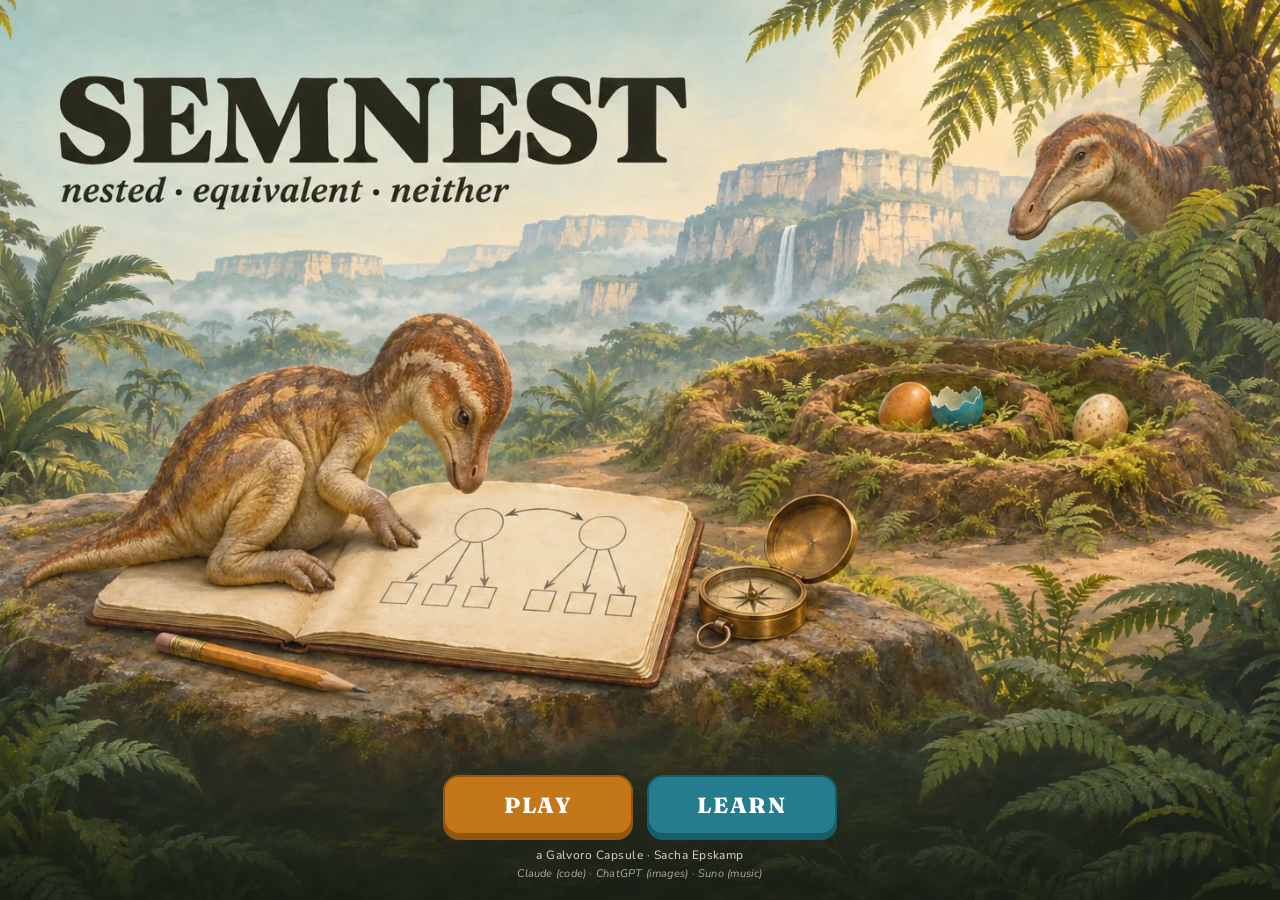
==== commit 9ed263dc: "Media: ChatGPT opening image and cover, Suno music with a seamless loop; art-matched styling - Openi" ====
--- a/index.html
+++ b/index.html
@@ -46,30 +46,29 @@
   <!-- ==================== PLAY ==================== -->
   <main id="play" class="mode-main">
     <section class="pair" data-tab="A">
-      <div class="ab-tabs" role="tablist" aria-label="Model">
-        <button class="ab-tab a on" data-tab="A" role="tab" aria-selected="true"><span class="badge a">A</span>Model A</button>
-        <button class="ab-tab b" data-tab="B" role="tab" aria-selected="false"><span class="badge b">B</span>Model B</button>
-      </div>
       <figure class="model-card" id="card-a" data-side="A">
         <figcaption><span class="badge a">A</span><span class="mc-title">Model A</span><span class="mc-meta" id="meta-a"></span></figcaption>
+        <span class="zoom-hint" aria-hidden="true"><svg viewBox="0 0 20 20"><circle cx="8.5" cy="8.5" r="5.5"/><path d="M12.6 12.6 L17 17 M6 8.5 H11 M8.5 6 V11"/></svg></span>
         <div class="paper"><svg class="diagram" id="svg-a" role="img" aria-label="Path diagram of model A"></svg></div>
       </figure>
 
       <div class="answers" id="answers" role="group" aria-label="Your answer">
         <div class="ans-q">How are <b class="ta">A</b> and <b class="tb">B</b> related?</div>
-        <button class="ans" data-ans="equiv"><svg class="venn" viewBox="0 0 64 40"><ellipse class="v-b" cx="32" cy="20" rx="17" ry="15.5"/><ellipse class="v-a dash" cx="32" cy="20" rx="17" ry="15.5"/></svg>
+        <button class="ans" data-ans="equiv"><svg class="venn" viewBox="0 0 64 40"><ellipse class="v-b" cx="32" cy="20" rx="17" ry="15.5"/><ellipse class="v-a dash" cx="32" cy="20" rx="17" ry="15.5"/></svg><span class="ans-x" aria-hidden="true"><b class="ta">A</b><i>&equiv;</i><b class="tb">B</b></span>
           <span class="ans-t"><b>Equivalent</b><small>A&nbsp;&equiv;&nbsp;B: same fit on every dataset</small></span><kbd>1</kbd></button>
-        <button class="ans" data-ans="AinB"><svg class="venn" viewBox="0 0 64 40"><ellipse class="v-b" cx="32" cy="20" rx="25" ry="17.5"/><ellipse class="v-a" cx="27" cy="21" rx="12" ry="10"/></svg>
+        <button class="ans" data-ans="AinB"><svg class="venn" viewBox="0 0 64 40"><ellipse class="v-b" cx="32" cy="20" rx="25" ry="17.5"/><ellipse class="v-a" cx="27" cy="21" rx="12" ry="10"/></svg><span class="ans-x" aria-hidden="true"><b class="ta">A</b><i>&sub;</i><b class="tb">B</b></span>
           <span class="ans-t"><b>A nested in B</b><small>A&nbsp;&sub;&nbsp;B: A is a special case of B</small></span><kbd>2</kbd></button>
-        <button class="ans" data-ans="BinA"><svg class="venn" viewBox="0 0 64 40"><ellipse class="v-a" cx="32" cy="20" rx="25" ry="17.5"/><ellipse class="v-b" cx="37" cy="21" rx="12" ry="10"/></svg>
+        <button class="ans" data-ans="BinA"><svg class="venn" viewBox="0 0 64 40"><ellipse class="v-a" cx="32" cy="20" rx="25" ry="17.5"/><ellipse class="v-b" cx="37" cy="21" rx="12" ry="10"/></svg><span class="ans-x" aria-hidden="true"><b class="tb">B</b><i>&sub;</i><b class="ta">A</b></span>
           <span class="ans-t"><b>B nested in A</b><small>B&nbsp;&sub;&nbsp;A: B is a special case of A</small></span><kbd>3</kbd></button>
-        <button class="ans" data-ans="neither"><svg class="venn" viewBox="0 0 64 40"><ellipse class="v-a" cx="23" cy="20" rx="15" ry="14"/><ellipse class="v-b" cx="41" cy="20" rx="15" ry="14"/></svg>
+        <button class="ans" data-ans="neither"><svg class="venn" viewBox="0 0 64 40"><ellipse class="v-a" cx="23" cy="20" rx="15" ry="14"/><ellipse class="v-b" cx="41" cy="20" rx="15" ry="14"/></svg><span class="ans-x" aria-hidden="true">neither</span>
           <span class="ans-t"><b>Neither</b><small>each fits patterns the other cannot</small></span><kbd>4</kbd></button>
       </div>
 
       <figure class="model-card" id="card-b" data-side="B">
         <figcaption><span class="badge b">B</span><span class="mc-title">Model B</span><span class="mc-meta" id="meta-b"></span></figcaption>
+        <span class="zoom-hint" aria-hidden="true"><svg viewBox="0 0 20 20"><circle cx="8.5" cy="8.5" r="5.5"/><path d="M12.6 12.6 L17 17 M6 8.5 H11 M8.5 6 V11"/></svg></span>
         <div class="paper"><svg class="diagram" id="svg-b" role="img" aria-label="Path diagram of model B"></svg></div>
+        <span class="dbg-id" id="dbg-id" aria-hidden="true"></span><!-- DEBUG-ID: item id while testing; remove later -->
       </figure>
     </section>
 
@@ -78,10 +77,12 @@
       <div class="fb-head">
         <span class="fb-verdict" id="fb-verdict">Correct!</span>
         <span class="fb-points" id="fb-points">+20</span>
+        <button class="sheet-x" aria-label="Close">&#10005;</button>
       </div>
       <div class="fb-body">
         <svg class="venn big" id="fb-venn" viewBox="0 0 64 40"></svg>
         <div class="fb-text">
+          <div class="fb-you" id="fb-you"></div>
           <div class="fb-rel" id="fb-rel"></div>
           <p class="fb-why" id="fb-why"></p>
           <div class="fb-facts" id="fb-facts"></div>
@@ -92,20 +93,32 @@
         <button class="pill-btn" id="btn-next">NEXT</button>
       </div>
     </section>
+
+    <!-- phones: after answering, the verdict replaces the answer row; the sheet's backdrop -->
+    <div class="play-bar" id="play-bar">
+      <div class="pb-done">
+        <span class="pb-verdict" id="pb-verdict"></span>
+        <button class="pill-btn ghost" id="pb-why">Why?</button>
+        <button class="pill-btn" id="pb-next">NEXT PAIR</button>
+      </div>
+    </div>
+    <div class="sheet-bg" id="sheet-bg"></div>
   </main>
 
   <!-- ==================== LEARN ==================== -->
   <main id="learn" class="mode-main">
-    <div class="toolbar" role="toolbar" aria-label="Drawing tools">
+    <div class="toolbar" id="ltoolbar" role="toolbar" aria-label="Drawing tools">
       <div class="tool-group">
         <button class="tool on" data-tool="select" title="Select / move (V)">
           <svg viewBox="0 0 24 24"><path d="M6 3 L6 19 L10.5 14.8 L13.6 21 L16.2 19.8 L13.2 13.7 L19 13.4 Z"/></svg><span>Move</span></button>
         <button class="tool" data-tool="factor" title="Add a factor (F), or double-click a canvas">
           <svg viewBox="0 0 24 24"><circle cx="12" cy="12" r="7.5" fill="none"/><path d="M12 8.5 V15.5 M8.5 12 H15.5"/></svg><span>Factor</span></button>
-        <button class="tool" data-tool="arrow" title="Draw a loading (factor → item) or a structural effect (factor → factor) (A)">
+        <button class="tool" data-tool="arrow" title="Draw an arrow: a loading (factor → item) or an effect (A)">
           <svg viewBox="0 0 24 24"><path d="M4 20 L17 7" fill="none"/><path d="M19.5 4.5 L11.5 7.5 L16.5 12.5 Z"/></svg><span>Path</span></button>
         <button class="tool" data-tool="cov" title="Draw a covariance: between two residuals or two factors (C)">
           <svg viewBox="0 0 24 24"><path d="M6.5 16 Q12 4 17.5 16" fill="none"/><path d="M3.5 17.5 L9.5 18.5 L6.5 12.5 Z M20.5 17.5 L14.5 18.5 L17.5 12.5 Z"/></svg><span>Covary</span></button>
+        <button class="tool" data-tool="net" title="Draw a network edge (partial correlation): between two items, two residuals or two factors (N)">
+          <svg viewBox="0 0 24 24"><path d="M6 17.5 L12 6.5 L18 17.5 Z" fill="none"/><circle cx="6" cy="17.5" r="2.4"/><circle cx="12" cy="6.5" r="2.4"/><circle cx="18" cy="17.5" r="2.4"/></svg><span>Network</span></button>
         <button class="tool" data-tool="erase" title="Erase factors and paths (E)">
           <svg viewBox="0 0 24 24"><path d="M4 16 L12.5 7.5 L18.5 13.5 L12 20 H7 Z" fill="none"/><path d="M12 20 H20"/></svg><span>Erase</span></button>
       </div>
@@ -119,21 +132,32 @@
     <section class="lpair">
       <div class="lpane" id="lpane-a" data-side="A">
         <div class="lhead"><span class="badge a">A</span><span class="mc-title">Model A</span><span class="mc-meta" id="lmeta-a"></span>
-          <span class="lacts"><button class="mini" data-act="copy" data-from="B" title="Copy model B into A">&#8592; copy B</button><button class="mini" data-act="undo" title="Undo">undo</button><button class="mini" data-act="tidy" title="Tidy layout">tidy</button><button class="mini" data-act="clear" title="Remove all factors and paths">clear</button></span></div>
+          <span class="lacts" data-side="A"><button class="mini" data-act="copy" data-from="B" title="Copy model B into A">&#8592; copy B</button><button class="mini" data-act="undo" title="Undo">undo</button><button class="mini" data-act="tidy" title="Tidy layout">tidy</button><button class="mini" data-act="clear" title="Remove all factors and paths">clear</button></span></div>
+        <span class="zoom-hint" aria-hidden="true"><svg viewBox="0 0 20 20"><path d="M4 16 L4.6 12.6 L12.8 4.4 L15.6 7.2 L7.4 15.4 Z M11.2 6 L14 8.8"/></svg></span>
         <div class="canvas-wrap"><svg class="lcanvas" id="lsvg-a"></svg></div>
       </div>
 
-      <div class="lrel" id="lrel" aria-live="polite">
-        <svg class="venn big" id="lrel-venn" viewBox="0 0 64 40"></svg>
-        <div class="lrel-sym" id="lrel-sym">A &equiv; B</div>
-        <div class="lrel-text" id="lrel-text">Equivalent</div>
-        <div class="lrel-sub" id="lrel-sub"></div>
-        <button class="link-btn" id="lrel-how">how is this decided?</button>
+      <div class="lmid" id="lmid">
+        <div class="lrel stale" id="lrel" aria-live="polite">
+          <div class="lrel-wait" id="lrel-wait">Press <b>COMPUTE</b> to see how <b class="ta">A</b> and <b class="tb">B</b> relate.</div>
+          <div class="lrel-res">
+            <svg class="venn big" id="lrel-venn" viewBox="0 0 64 40"></svg>
+            <div class="lrel-sym" id="lrel-sym"></div>
+            <div class="lrel-text" id="lrel-text"></div>
+            <div class="lrel-sub" id="lrel-sub"></div>
+            <div class="lrel-src" id="lrel-src"></div>
+          </div>
+        </div>
+        <div class="lbtns">
+          <button class="big-btn" id="btn-compute">COMPUTE</button>
+          <button class="pill-btn ghost" id="btn-library">LIBRARY</button>
+        </div>
       </div>
 
       <div class="lpane" id="lpane-b" data-side="B">
         <div class="lhead"><span class="badge b">B</span><span class="mc-title">Model B</span><span class="mc-meta" id="lmeta-b"></span>
-          <span class="lacts"><button class="mini" data-act="copy" data-from="A" title="Copy model A into B">copy A &#8594;</button><button class="mini" data-act="undo" title="Undo">undo</button><button class="mini" data-act="tidy" title="Tidy layout">tidy</button><button class="mini" data-act="clear" title="Remove all factors and paths">clear</button></span></div>
+          <span class="lacts" data-side="B"><button class="mini" data-act="copy" data-from="A" title="Copy model A into B">copy A &#8594;</button><button class="mini" data-act="undo" title="Undo">undo</button><button class="mini" data-act="tidy" title="Tidy layout">tidy</button><button class="mini" data-act="clear" title="Remove all factors and paths">clear</button></span></div>
+        <span class="zoom-hint" aria-hidden="true"><svg viewBox="0 0 20 20"><path d="M4 16 L4.6 12.6 L12.8 4.4 L15.6 7.2 L7.4 15.4 Z M11.2 6 L14 8.8"/></svg></span>
         <div class="canvas-wrap"><svg class="lcanvas" id="lsvg-b"></svg></div>
       </div>
     </section>
@@ -150,10 +174,47 @@
       <div class="pp-title" id="pr-title">Factor loading</div>
       <div class="pr-sub" id="pr-sub"></div>
       <div class="pr-row"><span class="pr-zero" id="pr-zero"></span><input type="range" id="pr-range" aria-label="Value"><input type="number" id="pr-num" aria-label="Value"></div>
+      <div class="pr-std" id="pr-std"></div>
       <div class="pp-btns"><button class="pill-btn ghost" id="pr-reset">Default</button><button class="pill-btn" id="pr-done">Done</button></div>
     </div>
     <div id="toast" role="status" aria-live="polite"></div>
   </main>
+</div>
+
+<!-- LEARN on phones: a model is edited in this popup (tools, canvas, actions) -->
+<div id="lzoom" class="zoom lzoom hidden" role="dialog" aria-modal="true" aria-label="Edit a model">
+  <div class="zoom-box">
+    <div class="zoom-head">
+      <button class="zoom-side" data-side="A" aria-label="Model A"><span class="badge a">A</span></button>
+      <button class="zoom-side" data-side="B" aria-label="Model B"><span class="badge b">B</span></button>
+      <span class="zoom-title" id="lzoom-title">Model A</span>
+      <button class="icon-btn" id="lzoom-close" aria-label="Close">&#10005;</button>
+    </div>
+    <div class="lzoom-tools" id="lzoom-tools"></div>
+    <div class="lzoom-body" id="lzoom-body"></div>
+    <div class="lzoom-foot" id="lzoom-foot"></div>
+  </div>
+</div>
+
+<!-- LEARN: the library of PLAY pairs -->
+<div id="modal-lib" class="modal hidden" role="dialog" aria-modal="true" aria-labelledby="lib-title">
+  <div class="modal-box lib-box">
+    <div class="lib-head"><h3 id="lib-title">Library</h3><span class="lib-count" id="lib-count"></span><button class="icon-btn" id="lib-close" aria-label="Close">&#10005;</button></div>
+    <p class="lib-intro">All pairs from PLAY. Pick one to load it into A and B.</p>
+    <div class="lib-filters">
+      <div class="lib-row" id="lib-levels" role="group" aria-label="Level"></div>
+      <div class="lib-row" id="lib-types" role="group" aria-label="Model type"></div>
+    </div>
+    <div class="lib-list" id="lib-list"></div>
+  </div>
+</div>
+
+<!-- LEARN on phones: the relation in full -->
+<div id="modal-rel" class="modal hidden" role="dialog" aria-modal="true" aria-label="How A and B relate">
+  <div class="modal-box">
+    <div class="mrel" id="mrel"></div>
+    <div class="modal-foot"><button class="pill-btn" id="mrel-ok">OK</button></div>
+  </div>
 </div>
 
 <!-- ==================== TITLE ==================== -->
@@ -162,20 +223,15 @@
   <div class="title-hero" id="title-hero">
     <picture>
       <source media="(orientation: portrait) and (max-width: 860px)" srcset="assets/title-mobile.webp">
-      <img id="title-img" src="assets/title-wide.webp" alt="SEMNEST: a dinosaur nest in a lost valley">
+      <img id="title-img" src="assets/title-wide.webp" alt="SEMNEST: nested, equivalent, neither. A young dinosaur studies a path diagram in a field notebook next to a nest within a nest, in a lost valley.">
     </picture>
-    <div class="title-ph" aria-hidden="true">
-      <img class="ph-land" src="assets/title-placeholder.svg" alt="">
-      <div class="ph-text"><span class="ph-title">SEMNEST</span><span class="ph-sub">nested &middot; equivalent &middot; neither</span></div>
-      <span class="ph-tag">placeholder: opening image</span>
-    </div>
   </div>
   <div class="title-ui">
     <div class="title-btns">
       <button class="big-btn" id="btn-play">PLAY</button>
       <button class="big-btn ghost" id="btn-learn">LEARN</button>
     </div>
-    <p class="title-foot">a Galvoro Capsule &middot; Sacha Epskamp<span class="title-credits-sub">Claude (code) &middot; ChatGPT (art) &middot; Gemini (music)</span></p>
+    <p class="title-foot">a Galvoro Capsule &middot; Sacha Epskamp<span class="title-credits-sub">Claude (code) &middot; ChatGPT (images) &middot; Suno (music)</span></p>
   </div>
 </section>
 
@@ -243,6 +299,20 @@
 </section>
 
 <!-- ==================== MODALS ==================== -->
+<!-- phones: one model, larger (pinch, double-tap, drag) -->
+<div id="zoom" class="zoom hidden" role="dialog" aria-modal="true" aria-label="Model, enlarged">
+  <div class="zoom-box">
+    <div class="zoom-head">
+      <button class="zoom-side a" data-side="A" aria-label="Model A"><span class="badge a">A</span></button>
+      <button class="zoom-side b" data-side="B" aria-label="Model B"><span class="badge b">B</span></button>
+      <span class="zoom-title" id="zoom-title">Model A</span>
+      <button class="icon-btn" id="zoom-close" aria-label="Close">&#10005;</button>
+    </div>
+    <div class="zoom-body paper" id="zoom-body"></div>
+    <div class="zoom-foot"><span id="zoom-meta"></span><span class="zoom-tip">pinch or double-tap to zoom, drag to move<span class="zoom-turn"> · turn your phone for more room</span></span></div>
+  </div>
+</div>
+
 <div id="modal-quit" class="modal hidden" role="dialog" aria-modal="true">
   <div class="modal-box">
     <h3>Leave this game?</h3>
@@ -255,7 +325,7 @@
     <h3>How does LEARN decide?</h3>
     <p>Model <b>A</b> is <b>nested</b> in model <b>B</b> when every covariance matrix A can produce, B can produce too: fit B to the covariance matrix implied by A and you get a perfect fit (&chi;&sup2; = 0). The models are <b>equivalent</b> when this works both ways.</p>
     <p>LEARN checks this numerically, like you would in lavaan: it draws random parameter values for one model, computes the covariance matrix it implies, fits the other model to it (from several starting values) and looks whether the fit is perfect. It does this both ways, for a few random draws (the <i>NET</i> idea of Bentler &amp; Satorra, 2010).</p>
-    <p class="muted">Parameters are free real numbers, as in lavaan: a variance may become negative (a Heywood case). A numerical check is not a proof. It can miss nesting in rare cases, for example when the optimizer gets stuck. The items in PLAY are proven mathematically.</p>
+    <p class="muted">Parameters are free real numbers, as in lavaan: a variance may become negative (a Heywood case). A numerical check is not a proof. It can miss nesting in rare cases, for example when the optimizer gets stuck. The pairs in the library (the PLAY items) are proven mathematically: as long as you leave such a pair unchanged, LEARN shows its proven relation.</p>
     <div class="modal-foot"><button class="pill-btn" id="how-ok">OK</button></div>
   </div>
 </div>
--- a/styles.css
+++ b/styles.css
@@ -41,6 +41,7 @@
   --glow: #F5C37A;
   --topo-op: .075;
   --topo-filter: none;
+  --art-op: .26;
   color-scheme: light;
 }
 :root[data-theme="dark"] {
@@ -48,7 +49,7 @@
   --line: #2C3A33; --line-2: #22302A; --shadow: 0 10px 30px rgba(0,0,0,0.45); --shadow-sm: 0 2px 6px rgba(0,0,0,0.35);
   --a: #4FB2BF; --a-soft: #173A3D; --a-ink: #86D2DA; --b: #E39E45; --b-soft: #43331A; --b-ink: #F0C27E;
   --accent-soft: #43331A; --btn-off: #22302A; --backdrop: rgba(0,0,0,0.6); --leaf-soft: #1F3720; --berry-soft: #43251C;
-  --topo-op: .045; --topo-filter: invert(1);
+  --topo-op: .045; --topo-filter: invert(1); --art-op: .14;
   color-scheme: dark;
 }
 @media (prefers-color-scheme: dark) {
@@ -57,7 +58,7 @@
     --line: #2C3A33; --line-2: #22302A; --shadow: 0 10px 30px rgba(0,0,0,0.45); --shadow-sm: 0 2px 6px rgba(0,0,0,0.35);
     --a: #4FB2BF; --a-soft: #173A3D; --a-ink: #86D2DA; --b: #E39E45; --b-soft: #43331A; --b-ink: #F0C27E;
     --accent-soft: #43331A; --btn-off: #22302A; --backdrop: rgba(0,0,0,0.6); --leaf-soft: #1F3720; --berry-soft: #43251C;
-  --topo-op: .045; --topo-filter: invert(1);
+  --topo-op: .045; --topo-filter: invert(1); --art-op: .14;
     color-scheme: dark;
   }
 }
@@ -78,6 +79,14 @@
   background-image: radial-gradient(circle at 12% -10%, rgba(196,119,24,0.10), transparent 40%), radial-gradient(circle at 105% 110%, rgba(36,124,140,0.10), transparent 45%);
 }
 button { font-family: inherit; color: inherit; }
+/* menu screens (levels, certificate): the opening art, softly out of
+   focus, behind the cards */
+#screen-level::after, #screen-final::after {
+  content: ''; position: fixed; inset: 0; z-index: -1; pointer-events: none;
+  background: url(assets/title-wide.webp) center / cover no-repeat;
+  transform: scale(1.45); transform-origin: 100% 100%;   /* the painted title stays out of view */
+  filter: blur(7px) saturate(.85); opacity: var(--art-op);
+}
 /* faint map contours behind everything */
 body::before, .screen::before {
   content: ''; position: fixed; inset: 0; z-index: -1; pointer-events: none;
@@ -165,23 +174,31 @@
 .paper { flex: 1; min-height: 0; background: var(--paper); position: relative; }
 .paper svg.diagram { position: absolute; inset: 0; width: 100%; height: 100%; }
 #card-a { border-top: 4px solid var(--a); }
+/* DEBUG-ID: item id while testing; remove later */
+.dbg-id { position: absolute; right: 9px; bottom: 6px; z-index: 2; font-family: var(--f-mono); font-size: 10.5px; color: #8A8574; opacity: .7; pointer-events: none; user-select: none; }
 #card-b { border-top: 4px solid var(--b); }
 .model-card.won { animation: cardwin .6s ease-out; }
 @keyframes cardwin { 40% { transform: scale(1.012); } }
 
-/* A / B tabs (phones only) */
-.ab-tabs { display: none; }
-.ab-tab {
-  display: flex; align-items: center; justify-content: center; gap: 8px; padding: 6px 10px;
-  border-radius: 12px; border: 1.5px solid var(--line); background: var(--card); color: var(--ink-2);
-  font-family: var(--f-head); font-weight: 700; font-size: 16px; cursor: pointer;
-  box-shadow: 0 3px 0 var(--line); transition: background .15s, border-color .15s, color .15s;
-}
-.ab-tab .badge { width: 22px; height: 26px; font-size: 13px; opacity: .55; transition: opacity .15s; }
-.ab-tab.on { color: var(--ink); }
-.ab-tab.on .badge { opacity: 1; }
-.ab-tab.on.a { border-color: var(--a); background: var(--a-soft); box-shadow: 0 3px 0 var(--a); }
-.ab-tab.on.b { border-color: var(--b); background: var(--b-soft); box-shadow: 0 3px 0 var(--b); }
+/* phone-only parts of PLAY (see the phone section below) */
+.zoom-hint, .sheet-x, .play-bar, .sheet-bg, .fb-you, .ans-x { display: none; }
+
+/* one model enlarged (phones) */
+.zoom { position: fixed; inset: 0; z-index: 55; background: var(--backdrop); display: flex; align-items: center; justify-content: center;
+  padding: calc(10px + env(safe-area-inset-top, 0px)) 8px calc(10px + env(safe-area-inset-bottom, 0px)); }
+.zoom-box { width: 100%; height: 100%; max-width: 980px; display: flex; flex-direction: column; background: var(--card);
+  border: 1px solid var(--line); border-radius: 18px; overflow: hidden; box-shadow: var(--shadow); animation: zoomin .2s ease-out; }
+@keyframes zoomin { from { transform: scale(.94); opacity: 0; } }
+.zoom-head { display: flex; align-items: center; gap: 8px; padding: 8px 10px; border-bottom: 1px solid var(--line-2); }
+.zoom-side { border: 0; background: none; padding: 2px; cursor: pointer; border-radius: 10px; opacity: .45; }
+.zoom-side.on { opacity: 1; background: var(--bg-2); }
+.zoom-title { font-family: var(--f-head); font-weight: 700; font-size: 17px; margin-left: 4px; }
+.zoom-head .icon-btn { margin-left: auto; }
+.zoom-body { flex: 1; min-height: 0; position: relative; touch-action: none; overflow: hidden; }
+.zoom-body svg.diagram { position: absolute; inset: 0; width: 100%; height: 100%; }
+.zoom-turn { display: none; }
+.zoom-foot { display: flex; flex-wrap: wrap; justify-content: space-between; gap: 4px 12px; padding: 6px 12px 8px; font-size: 11.5px; color: var(--muted); border-top: 1px solid var(--line-2); }
+#zoom-meta { font-family: var(--f-mono); }
 
 /* answers */
 .answers { display: flex; flex-direction: column; justify-content: center; gap: 9px; }
@@ -242,8 +259,8 @@
 /* ---------------------------------------------------------------- diagrams */
 .diagram .dg-shape { fill: #fff; stroke: #25261F; stroke-width: 0.034; }
 .diagram .dg-node.lat .dg-shape { fill: #EEF6F2; }
-#svg-a .dg-node.lat .dg-shape { fill: var(--a-soft); }
-#svg-b .dg-node.lat .dg-shape { fill: var(--b-soft); }
+#svg-a .dg-node.lat .dg-shape, .zoom-body.a .dg-node.lat .dg-shape { fill: var(--a-soft); }
+#svg-b .dg-node.lat .dg-shape, .zoom-body.b .dg-node.lat .dg-shape { fill: var(--b-soft); }
 .diagram .dg-label { font: 600 0.25px var(--f-ui); fill: #25261F; }
 .diagram .dg-node.lat .dg-label { font-family: var(--f-head); font-weight: 700; }
 .diagram .dg-sub { font-size: 0.165px; }
@@ -298,22 +315,22 @@
   background: var(--bg); overflow: auto;
 }
 .screen.show { display: flex; }
-#screen-title { padding: 0; flex-direction: column; justify-content: flex-start; background: #D9E2D3; }
+/* the opening art (ChatGPT): the buttons take its egg colours (amber, teal)
+   in both themes; the art's sky shows while the image loads */
+#screen-title {
+  padding: 0; flex-direction: column; justify-content: flex-start;
+  background: linear-gradient(#CFE1DC, #EADCBC 55%, #2F3B26);
+  --a: #247C8C; --a-ink: #175E6A; --accent: #C47718; --accent-deep: #93560F;
+}
 .title-hero { position: relative; width: 100%; flex: 1; min-height: 0; overflow: hidden; }
 .title-hero picture, .title-hero img { width: 100%; height: 100%; object-fit: cover; object-position: 50% 30%; display: block; animation: heroin 1.2s ease-out; }
 @media (max-width: 860px) { .title-ui { gap: 9px; } .big-btn { min-width: 170px; padding: 11px 22px; font-size: 19px; } }
 @keyframes heroin { from { opacity: 0; transform: scale(1.03); } }
-/* until the opening image exists (assets/title-*.webp): a plain placeholder */
+/* very wide screens (turned phones): keep the title at the top in view */
+@media (min-aspect-ratio: 2/1) { .title-hero picture, .title-hero img { object-position: 50% 0%; } }
+/* the opening image fades in once loaded (no broken-image icon before) */
 .title-hero picture { visibility: hidden; }
 .title-hero.loaded picture { visibility: visible; }
-.title-hero.loaded .title-ph { display: none; }
-.title-ph { position: absolute; inset: 0; }
-.title-ph .ph-land { position: absolute; inset: 0; width: 100%; height: 100%; object-fit: cover; object-position: 50% 100%; }
-.ph-text { position: absolute; left: 0; right: 0; top: 16%; display: flex; flex-direction: column; align-items: center; gap: 6px; color: #25261F; text-align: center; padding: 0 16px; }
-.ph-title { font-family: var(--f-head); font-weight: 800; font-size: clamp(54px, 11vw, 132px); line-height: 1; letter-spacing: .02em; }
-.ph-sub { font-family: var(--f-head); font-style: italic; font-weight: 500; font-size: clamp(17px, 2.4vw, 28px); color: #45463A; }
-.ph-tag { position: absolute; top: calc(12px + env(safe-area-inset-top, 0px)); right: 12px; font-size: 11px; font-weight: 700; letter-spacing: .04em;
-  color: #45463A; border: 1.5px dashed rgba(37, 38, 31, .35); border-radius: 999px; padding: 3px 10px; background: rgba(255, 252, 243, .55); }
 .title-ui {
   position: absolute; left: 0; right: 0; bottom: 0; padding: 18px 20px calc(18px + env(safe-area-inset-bottom, 0px));
   display: flex; flex-direction: column; align-items: center; gap: 12px; text-align: center;
@@ -387,7 +404,8 @@
 .tut-card { border: 1px solid var(--line); border-left: 5px solid var(--c, var(--accent)); border-radius: 14px; padding: 11px 14px; background: var(--bg); animation: rise .45s both; }
 .tut-card h3 { margin: 0 0 4px; font-family: var(--f-head); font-size: 16px; font-weight: 800; letter-spacing: .03em; }
 .tut-card p { margin: 0; font-size: 14px; color: var(--ink-2); }
-.tut-card .vrow { display: flex; gap: 10px; flex-wrap: wrap; margin-top: 6px; }
+.tut-card .vrow { display: grid; grid-template-columns: 1fr 1fr; gap: 4px 12px; margin-top: 6px; }
+.only-phone { display: none; }
 .tut-card .vrow span { display: inline-flex; align-items: center; gap: 4px; font-size: 12.5px; font-weight: 700; }
 .tut-card .vrow .venn { width: 40px; height: 26px; }
 
@@ -440,6 +458,37 @@
 .modal-box p { margin: 0 0 10px; color: var(--ink-2); font-size: 14.5px; }
 .modal-box .muted { color: var(--muted); font-size: 13px; }
 .modal-foot { display: flex; gap: 10px; justify-content: flex-end; margin-top: 8px; }
+
+/* LEARN: the library */
+.lib-box { width: min(1000px, 100%); height: min(860px, 100%); display: flex; flex-direction: column; padding: 14px 16px 10px; }
+.lib-head { display: flex; align-items: center; gap: 10px; }
+.lib-head h3 { margin: 0; }
+.lib-count { font-family: var(--f-mono); font-size: 12.5px; color: var(--muted); }
+.lib-head .icon-btn { margin-left: auto; }
+.modal-box p.lib-intro { margin: 2px 0 8px; font-size: 13.5px; }
+.lib-filters { display: flex; flex-direction: column; gap: 6px; margin-bottom: 10px; }
+.lib-row { display: flex; flex-wrap: wrap; gap: 5px; }
+.lib-chip { border: 1px solid var(--line); background: var(--card); border-radius: 999px; padding: 4px 11px; font: 700 12.5px var(--f-ui); color: var(--ink-2); cursor: pointer; }
+.lib-chip:hover { border-color: var(--muted); color: var(--ink); }
+.lib-chip[aria-pressed="true"] { border-color: var(--accent); background: var(--accent-soft); color: var(--ink); box-shadow: inset 0 -2px 0 var(--accent); }
+.lib-list { flex: 1; min-height: 0; overflow: auto; display: grid; grid-template-columns: repeat(auto-fill, minmax(290px, 1fr)); gap: 10px; padding: 2px 2px 8px; align-content: start; }
+.lib-item { display: flex; flex-direction: column; gap: 6px; text-align: left; border: 1.5px solid var(--line); background: var(--card); color: var(--ink); border-radius: 14px; padding: 8px; cursor: pointer; box-shadow: 0 3px 0 var(--line); font: inherit; }
+.lib-item:hover { border-color: var(--accent); box-shadow: 0 3px 0 var(--accent-deep); }
+.lib-meta { display: flex; align-items: baseline; gap: 8px; font-size: 12.5px; }
+.lib-meta b { font-family: var(--f-mono); }
+.lib-level { font-weight: 700; color: var(--ink-2); }
+.lib-tags { margin-left: auto; color: var(--muted); font-size: 11.5px; text-align: right; }
+.lib-pair { display: grid; grid-template-columns: 1fr 1fr; gap: 6px; }
+.lib-m { position: relative; height: 96px; background: var(--paper); border-radius: 9px; border: 1px solid var(--line-2); overflow: hidden; }
+.lib-m .badge { position: absolute; top: 4px; left: 4px; z-index: 1; width: 17px; height: 20px; font-size: 10.5px; }
+.lib-m svg.diagram { position: absolute; inset: 3px; width: calc(100% - 6px); height: calc(100% - 6px); }
+.lib-m.a .dg-node.lat .dg-shape { fill: var(--a-soft); }
+.lib-m.b .dg-node.lat .dg-shape { fill: var(--b-soft); }
+.lib-empty { grid-column: 1 / -1; text-align: center; color: var(--muted); padding: 30px 0; }
+/* LEARN on phones: the relation in full */
+.mrel-head { display: flex; align-items: center; gap: 12px; margin-bottom: 10px; }
+.mrel-head .lrel-sym { font-size: 24px; }
+.mrel .lrel-src { margin-top: -2px; }
 #save-img { width: 100%; border-radius: 6px; border: 1px solid var(--line); }
 
 /* ---------------------------------------------------------------- LEARN */
@@ -457,28 +506,43 @@
 .tool.on { background: var(--card); color: var(--ink); border-color: var(--accent); box-shadow: inset 0 -2px 0 var(--accent); }
 .act[aria-pressed="true"] { background: var(--accent-soft); color: var(--accent-deep); border-color: var(--accent); }
 :root[data-theme="dark"] .act[aria-pressed="true"] { color: var(--b-ink); }
-.lpair { flex: 1; min-height: 0; display: grid; grid-template-columns: minmax(0, 1fr) 190px minmax(0, 1fr); gap: 12px; }
-.lpane { display: flex; flex-direction: column; min-height: 0; background: var(--card); border: 1px solid var(--line); border-radius: 18px; overflow: hidden; box-shadow: var(--shadow-sm); }
+.lpair { flex: 1; min-height: 0; display: grid; grid-template-columns: minmax(0, 1fr) 236px minmax(0, 1fr); gap: 14px; }
+.lpane { display: flex; flex-direction: column; min-height: 0; position: relative; background: var(--card); border: 1px solid var(--line); border-radius: 18px; overflow: hidden; box-shadow: var(--shadow-sm); }
 #lpane-a { border-top: 4px solid var(--a); }
 #lpane-b { border-top: 4px solid var(--b); }
 .lpane .lhead { font-size: 16px; padding: 7px 12px; flex-wrap: wrap; }
 .lacts { margin-left: auto; display: flex; gap: 4px; }
 .lpane .mc-meta { margin-left: 4px; }
-.lpane .canvas-wrap { flex: 1; min-height: 0; position: relative; background: var(--paper); }
+.canvas-wrap { flex: 1; min-height: 0; position: relative; background: var(--paper); }
 .lcanvas { position: absolute; inset: 0; width: 100%; height: 100%; touch-action: none; }
-.lpane.locked .canvas-wrap::after {
+.canvas-wrap.locked::after {
   content: attr(data-lock); position: absolute; left: 50%; bottom: 10px; transform: translateX(-50%);
   font-size: 12px; font-weight: 700; color: #868272; background: rgba(255,253,248,.92); border: 1px solid #DAD3BE; border-radius: 8px; padding: 3px 9px; pointer-events: none; white-space: nowrap;
 }
+/* the middle column: the relation (once computed), COMPUTE and LIBRARY */
+.lmid { display: flex; flex-direction: column; justify-content: center; gap: 14px; min-height: 0; overflow: auto; padding: 2px; }
 .lrel {
   display: flex; flex-direction: column; align-items: center; justify-content: center; gap: 6px; text-align: center;
   background: var(--card); border: 1px solid var(--line); border-radius: 18px; padding: 12px 10px; box-shadow: var(--shadow-sm);
 }
+.lrel-res { display: contents; }
+.lrel.stale .lrel-res, .lrel.stale .lrel-res * { display: none; }
+.lrel:not(.stale) .lrel-wait { display: none; }
+.lrel-wait { font-size: 14px; color: var(--ink-2); line-height: 1.4; padding: 14px 4px; }
+.lrel-wait .ta { color: var(--a); } .lrel-wait .tb { color: var(--b); }
+.lrel-src { font-size: 12px; color: var(--muted); }
+.lrel-src .proved { color: var(--leaf); font-weight: 800; }
+.lrel-src .link-btn { font-size: 12px; }
+.lbtns { display: flex; flex-direction: column; gap: 10px; }
+#btn-compute { min-width: 0; width: 100%; padding: 12px 14px; font-size: 20px; }
+#btn-compute:disabled { opacity: .6; cursor: progress; }
+#btn-library { width: 100%; padding: 10px 14px; font-size: 15px; }
 .lrel-sym { font-family: var(--f-head); font-weight: 800; font-size: 28px; line-height: 1; }
 .lrel-sym .ta { color: var(--a); } .lrel-sym .tb { color: var(--b); }
+.lrel-sym .op { font-style: normal; font-family: 'STIX Two Math', 'Cambria Math', 'Noto Sans Math', serif; font-weight: 400; margin: 0 .08em; }
 .lrel-text { font-weight: 800; font-size: 15px; }
 .lrel-sub { font-size: 12.5px; color: var(--ink-2); line-height: 1.35; }
-.lrel.busy .lrel-sym, .lrel.busy .venn { opacity: .35; transition: opacity .2s; }
+.lrel.busy .lrel-sym, .lrel.busy .venn, .lrel.busy .lrel-text, .lrel.busy .lrel-wait { opacity: .35; transition: opacity .2s; }
 .lrel.flash { animation: relflash .6s ease-out; }
 @keyframes relflash { 30% { transform: scale(1.04); box-shadow: 0 0 0 4px var(--accent-soft); } }
 .lnote { font-size: 12.5px; color: var(--ink-2); min-height: 1.2em; text-align: center; }
@@ -500,6 +564,10 @@
 .d-edge.dropping .d-line, .d-edge.dropping .d-head { opacity: .25; }
 .d-label { font-family: var(--f-ui); font-weight: 700; fill: #25261F; pointer-events: none; }
 .d-label tspan.sub { font-size: .66em; }
+.d-label.lat-label { font-family: var(--f-head); }
+.d-edge.net .d-line { stroke-linecap: round; }
+.d-eqlabel { pointer-events: none; }
+.d-eqlabel text { font-family: var(--f-head); font-style: italic; font-weight: 700; fill: #88510D; }
 .lat-idx { font-family: var(--f-head); font-weight: 700; fill: #56554A; pointer-events: none; }
 .d-line { stroke-linecap: butt; transition: stroke .3s, stroke-width .3s; }
 .d-hit { stroke: transparent; stroke-width: 18; fill: none; pointer-events: stroke; cursor: pointer; }
@@ -519,6 +587,7 @@
 .d-elabel { pointer-events: none; }
 .d-temp { stroke: var(--accent); stroke-width: 2.5; stroke-dasharray: 6 5; }
 .d-temp.cov { stroke: var(--a); }
+.d-temp.net { stroke: var(--ink-2); stroke-dasharray: none; }
 .d-target { fill: none; stroke: var(--accent); stroke-width: 3; }
 .d-band { fill: var(--accent-soft); fill-opacity: .4; stroke: var(--accent); stroke-dasharray: 4 3; }
 .lcanvas[data-tool="erase"] .d-edge:hover .d-line { stroke: #868272 !important; stroke-dasharray: 4 3; }
@@ -543,16 +612,31 @@
 .pick-pop.bar { width: auto; display: flex; align-items: center; gap: 12px; padding: 5px 6px 5px 12px; border-radius: 10px; }
 .pick-pop.bar .pp-title, .pick-pop.bar .pp-text { display: none; }
 .pick-pop.bar .pp-row { margin: 0; gap: 10px; white-space: nowrap; }
-.param-pop { width: 250px; }
-.pr-sub { font-size: 12px; color: #56554A; margin: 1px 0 8px; }
-.pr-row { display: flex; align-items: center; gap: 8px; margin-bottom: 8px; position: relative; }
-.pr-row input[type=range] { flex: 1; accent-color: var(--accent); }
+.param-pop { width: 260px; }
+.pr-sub { font-size: 12px; color: #56554A; margin: 1px 0 8px; line-height: 1.35; }
+/* value slider (as in FACTOR LAB): the bar runs from 0 to the value, blue
+   positive and red negative, in the colour the path gets */
+.pr-row { display: flex; align-items: center; gap: 8px; position: relative; }
+.pr-row input[type=range] {
+  flex: 1; min-width: 0; -webkit-appearance: none; appearance: none; height: 10px; border-radius: 5px; margin: 8px 0;
+  background: var(--pr-track, #E6E0CF); cursor: pointer;
+}
+.pr-row input[type=range]::-webkit-slider-thumb {
+  -webkit-appearance: none; appearance: none; width: 20px; height: 20px; border-radius: 50%;
+  background: #fff; border: 3px solid var(--pr-col, #25261F); box-shadow: 0 1px 4px rgba(0,0,0,0.25);
+}
+.pr-row input[type=range]::-moz-range-thumb {
+  width: 16px; height: 16px; border-radius: 50%; background: #fff; border: 3px solid var(--pr-col, #25261F);
+}
+.pr-row input[type=range]::-moz-range-track { background: transparent; }
+.pr-zero { position: absolute; top: 3px; width: 2px; height: 20px; background: #56554A; border-radius: 1px; pointer-events: none; }
 .pr-row input[type=number] { width: 66px; font-family: var(--f-mono); font-size: 13px; padding: 4px 5px; border: 1px solid #DAD3BE; border-radius: 7px; background: #fff; color: #25261F; }
-.pr-zero { display: none; }
+.pr-std { font-size: 12px; color: #868272; min-height: 17px; margin: 4px 0 8px; }
+.pr-std b { font-family: var(--f-mono); color: #25261F; }
 #toast {
   position: fixed; left: 50%; bottom: 18px; transform: translate(-50%, 10px); max-width: min(92%, 520px);
   background: #25261F; color: #fff; padding: 9px 14px; border-radius: 12px; font-size: 13.5px; line-height: 1.4;
-  opacity: 0; pointer-events: none; transition: opacity .2s, transform .2s; z-index: 30;
+  opacity: 0; pointer-events: none; transition: opacity .2s, transform .2s; z-index: 70;
 }
 #toast.show { opacity: 1; transform: translate(-50%, 0); }
 #toast.warn { background: #7A3A12; }
@@ -566,39 +650,110 @@
   .hud-stats { gap: 14px; }
   .stat-val { font-size: 19px; } .stat-val.small { font-size: 14px; }
   .icon-btn { width: 32px; height: 32px; }
-  #play { padding: 10px 10px 14px; overflow: visible; }
-  .pair { display: flex; flex-direction: column; gap: 9px; }
-  /* one model at a time: tabs above, the four answers below */
-  .ab-tabs {
-    display: grid; grid-template-columns: 1fr 1fr; gap: 8px; order: 0;
-    position: sticky; top: var(--hud-h, 56px); z-index: 4;
-    margin: -10px -10px 0; padding: 10px 10px 6px; background: var(--bg);
+  /* PLAY: both models in one screen (A above B) and a row of four answers
+     below (Venn + expression); after answering, the feedback comes in a sheet
+     and the verdict bar replaces the answer row; tap a model to enlarge it */
+  body.mode-play { overflow: hidden; }
+  body.mode-play #app { position: fixed; inset: 0; }
+  body.mode-play #hud { position: relative; }
+  #play { padding: 8px 8px 0; gap: 0; overflow: hidden; }
+  .pair { grid-template-columns: minmax(0, 1fr); grid-template-rows: minmax(0, 1fr) minmax(0, 1fr) auto; grid-template-areas: "a" "b" "ans"; gap: 8px; }
+  #card-a { grid-area: a; } #card-b { grid-area: b; }
+  #play.revealed .pair { grid-template-rows: minmax(0, 1fr) minmax(0, 1fr); grid-template-areas: "a" "b"; }
+  .model-card { flex: 1 1 0; min-height: 0; border-radius: 14px; cursor: zoom-in; }
+  .model-card figcaption { position: absolute; top: 7px; left: 8px; right: 44px; z-index: 2; padding: 0; border: 0; gap: 6px; pointer-events: none; }
+  .model-card figcaption .badge { width: 24px; height: 28px; font-size: 14px; }
+  .model-card figcaption .mc-title { display: none; }
+  .model-card .mc-meta { margin-left: 0; font-size: 10.5px; color: #56554A; background: rgba(255, 252, 243, .92); border: 1px solid #DAD3BE; border-radius: 999px; padding: 1px 8px; }
+  .model-card .mc-meta:empty { display: none; }
+  .zoom-hint { display: grid; place-items: center; position: absolute; top: 8px; right: 8px; z-index: 2; width: 30px; height: 30px; border-radius: 50%;
+    background: rgba(255, 252, 243, .92); border: 1px solid #DAD3BE; pointer-events: none; }
+  .zoom-hint svg { width: 16px; height: 16px; fill: none; stroke: #56554A; stroke-width: 1.8; stroke-linecap: round; }
+  .play-bar { display: none; flex: none; align-items: center; gap: 8px; min-height: 60px; padding: 8px 0 calc(8px + env(safe-area-inset-bottom, 0px)); }
+  #play.revealed .play-bar { display: flex; }
+  #play.revealed .answers { display: none; }
+  .pb-done { display: flex; flex: 1; align-items: center; gap: 8px; min-width: 0; }
+  .pb-verdict { flex: 1; min-width: 0; font-family: var(--f-head); font-weight: 800; font-size: 16px; line-height: 1.15; }
+  .pb-verdict.good { color: var(--leaf); } .pb-verdict.half { color: var(--accent-deep); } .pb-verdict.bad { color: var(--berry); }
+  .pb-done .pill-btn { flex: none; padding-left: 14px; padding-right: 14px; }
+  /* sheets */
+  .sheet-bg { display: block; position: fixed; inset: 0; z-index: 40; background: rgba(18, 22, 14, .28); opacity: 0; pointer-events: none; transition: opacity .2s; }
+  #play.sheet-fb .sheet-bg { opacity: 1; pointer-events: auto; }
+  #feedback {
+    position: fixed; left: max(8px, calc(50% - 330px)); right: max(8px, calc(50% - 330px)); bottom: calc(8px + env(safe-area-inset-bottom, 0px)); z-index: 41;
+    background: var(--card); border: 1px solid var(--line); border-radius: 18px; box-shadow: 0 -8px 30px rgba(0, 0, 0, .22);
+    transform: translateY(calc(100% + 40px)); visibility: hidden;
+    transition: transform .26s cubic-bezier(.2, .9, .3, 1), visibility 0s linear .26s;
   }
-  .model-card { order: 1; min-height: 48vh; flex: none; }
-  .pair[data-tab="A"] #card-b, .pair[data-tab="B"] #card-a { display: none; }
-  .model-card figcaption { display: none; }
-  .pair.answered .model-card figcaption { display: flex; padding: 5px 12px; }
-  .model-card figcaption .badge, .model-card figcaption .mc-title { display: none; }
-  .model-card .mc-meta { margin-left: 0; }
-  .model-card .paper { min-height: calc(48vh - 4px); }
-  .pair.answered .model-card .paper { min-height: calc(48vh - 34px); }
-  .answers { order: 2; display: grid; grid-template-columns: 1fr 1fr; gap: 7px; }
-  .ans-q { grid-column: 1 / -1; margin: 0; font-size: 15px; }
-  .ans { padding: 7px 8px; gap: 6px; }
-  .ans .venn { width: 40px; height: 26px; }
-  .ans .ans-t small { display: none; }
-  .ans kbd { display: none; }
-  .feedback { position: static; }
+  #play.sheet-fb #feedback { transform: none; visibility: visible; transition: transform .26s cubic-bezier(.2, .9, .3, 1), visibility 0s; }
+  .sheet-x { display: grid; place-items: center; position: absolute; top: 8px; right: 8px; width: 30px; height: 30px; border-radius: 50%;
+    border: 1px solid var(--line); background: var(--bg); color: var(--ink-2); font-size: 13px; cursor: pointer; }
+  /* the answer row: four buttons, each a Venn diagram over its expression */
+  .answers { grid-area: ans; display: grid; grid-template-columns: repeat(4, minmax(0, 1fr)); gap: 6px; padding: 0 0 calc(10px + env(safe-area-inset-bottom, 0px)); }
+  .ans-q, .ans kbd { display: none; }
+  .ans { flex-direction: column; justify-content: center; gap: 3px; min-height: 60px; padding: 7px 2px 6px; border-radius: 12px; text-align: center; }
+  .ans .venn { width: 44px; height: 27px; }
+  .ans .ans-t { position: absolute; width: 1px; height: 1px; overflow: hidden; clip: rect(0 0 0 0); white-space: nowrap; }   /* kept for screen readers */
+  .ans-x { display: block; font-weight: 800; font-size: 15px; line-height: 1.1; white-space: nowrap; color: var(--ink); }
+  .ans-x .ta { color: var(--a); } .ans-x .tb { color: var(--b); }
+  .ans-x i { font-style: normal; font-family: 'STIX Two Math', 'Cambria Math', 'Noto Sans Math', serif; font-weight: 400; font-size: 1.3em; line-height: 0; margin: 0 .16em; }
+  .ans .mark { top: 3px; right: 6px; bottom: auto; font-size: 13px; }
+  #feedback { max-height: min(64vh, 560px); overflow: auto; padding: 12px 14px 12px; animation: none; }
+  .fb-head { padding-right: 36px; }
+  .fb-head .sheet-x { top: 10px; }
+  .fb-you { display: block; font-size: 13px; color: var(--ink-2); margin-bottom: 2px; }
+  .fb-you:empty { display: none; }
   .fb-body .venn.big { display: none; }
   .fb-why { font-size: 14px; }
-  #learn { padding: 8px 8px 12px; }
-  .lpair { display: flex; flex-direction: column; }
-  .lpane { min-height: 46vh; flex: none; }
-  .lrel { flex-direction: row; flex-wrap: wrap; padding: 8px 10px; }
-  .lrel .venn.big { width: 54px; height: 34px; }
-  .lrel-sym { font-size: 22px; }
-  .lrel-sub { flex-basis: 100%; }
-  .tool span, .act span { display: none; }
+  .fb-foot { flex-wrap: wrap; }
+  /* LEARN: like PLAY, A above B, the relation and COMPUTE / LIBRARY below;
+     a model is edited in a popup (tap it) that holds the drawing tools */
+  body.mode-learn { overflow: hidden; }
+  body.mode-learn #app { position: fixed; inset: 0; }
+  body.mode-learn #hud { position: relative; }
+  #learn { padding: 8px 8px 0; gap: 0; overflow: hidden; }
+  #learn > .toolbar, #learn > .lnote { display: none; }
+  .lpair { grid-template-columns: minmax(0, 1fr); grid-template-rows: minmax(0, 1fr) minmax(0, 1fr) auto; grid-template-areas: "a" "b" "mid"; gap: 8px; }
+  #lpane-a { grid-area: a; } #lpane-b { grid-area: b; }
+  .lpane { border-radius: 14px; cursor: zoom-in; }
+  .lpane .lhead { position: absolute; top: 7px; left: 8px; right: 44px; z-index: 2; padding: 0; border: 0; gap: 6px; pointer-events: none; flex-wrap: nowrap; }
+  .lpane .lhead .badge { width: 24px; height: 28px; font-size: 14px; }
+  .lpane .lhead .mc-title, .lpane .lacts { display: none; }
+  .lpane .mc-meta { margin-left: 0; font-size: 10.5px; color: #56554A; background: rgba(255, 252, 243, .92); border: 1px solid #DAD3BE; border-radius: 999px; padding: 1px 8px; white-space: nowrap; }
+  .lpane .mc-meta:empty { display: none; }
+  .lpane .lcanvas { pointer-events: none; }
+  .lmid { grid-area: mid; justify-content: flex-start; gap: 8px; overflow: visible; padding: 0 0 calc(10px + env(safe-area-inset-bottom, 0px)); }
+  .lrel { flex-direction: row; justify-content: flex-start; gap: 10px; min-height: 50px; padding: 5px 34px 5px 12px; border-radius: 14px; text-align: left; position: relative; }
+  .lrel:not(.stale) { cursor: pointer; }
+  .lrel:not(.stale)::after { content: '\203A'; position: absolute; right: 13px; top: 50%; transform: translateY(-52%); font-size: 24px; color: var(--muted); }
+  .lrel .venn.big { width: 44px; height: 28px; }
+  .lrel-sym { font-size: 20px; white-space: nowrap; }
+  .lrel-text { font-size: 14px; flex: 1; min-width: 0; line-height: 1.2; }
+  .lrel-sub { display: none; }
+  .lrel .lrel-src { font-size: 11px; white-space: nowrap; }
+  .lrel .lrel-src .src-more { display: none; }
+  .lrel .lrel-src:not(:has(.proved)) { display: none; }
+  .lrel-wait { font-size: 13.5px; padding: 0; }
+  .lbtns { display: grid; grid-template-columns: 1fr 1fr; gap: 8px; }
+  #btn-compute { padding: 9px 10px; font-size: 18px; min-height: 48px; }
+  #btn-library { padding: 9px 10px; font-size: 15px; min-height: 48px; }
+  /* the edit popup */
+  .lzoom-tools { padding: 6px 8px; border-bottom: 1px solid var(--line-2); }
+  .lzoom-tools .toolbar { gap: 6px; justify-content: center; }
+  .lzoom-tools .tool-group.actions { margin-left: 0; }
+  .lzoom-tools .tool, .lzoom-tools .act { flex-direction: column; gap: 1px; padding: 4px 5px 3px; min-width: 46px; }
+  .lzoom-tools .tool span, .lzoom-tools .act span { font-size: 9.5px; font-weight: 700; letter-spacing: .01em; }
+  .lzoom-body { flex: 1; min-height: 0; position: relative; }
+  .lzoom-body .canvas-wrap { position: absolute; inset: 0; }
+  .lzoom-foot { display: flex; flex-wrap: wrap; align-items: center; justify-content: center; gap: 6px 10px; padding: 7px 10px calc(8px + env(safe-area-inset-bottom, 0px)); border-top: 1px solid var(--line-2); }
+  .lzoom-foot .lacts { margin-left: 0; gap: 6px; }
+  .lzoom-foot .mini { padding: 5px 10px; font-size: 12.5px; }
+  .lzoom-foot .lnote { flex: 1 1 100%; min-height: 0; }
+  .lzoom-foot .lnote:empty { display: none; }
+  .lib-box { padding: 12px 10px 8px; }
+  .lib-list { grid-template-columns: minmax(0, 1fr); gap: 8px; }
+  .lib-chip { padding: 4px 9px; font-size: 12px; }
+  .lib-m { height: 84px; }
   .level-box h2 { font-size: 25px; }
   .level-sub { margin-bottom: 12px; font-size: 14px; }
   .level-grid { grid-template-columns: repeat(2, minmax(0, 1fr)); gap: 10px; }
@@ -614,7 +769,21 @@
   .level-go { grid-template-columns: 1fr; justify-items: center; gap: 8px; margin-top: 12px; }
   .level-go #btn-start { order: -1; }
   .level-go #level-back, .level-go .fam-pool { justify-self: center; }
-  #tut-cards { grid-template-columns: 1fr; }
+  #tut-cards { grid-template-columns: 1fr; gap: 8px; margin: 10px 0 12px; }
+  #screen-tutorial { padding: 10px; }
+  .tut-box { padding: 14px 12px 12px; border-radius: 18px; }
+  .tut-header { font-size: 22px; }
+  #screen-tutorial.popup .tut-header { padding: 0 34px; }
+  .tut-close { top: 9px; right: 9px; width: 30px; height: 30px; }
+  .tut-card { padding: 7px 10px 8px; border-radius: 12px; }
+  .tut-card h3 { font-size: 14px; margin-bottom: 2px; }
+  .tut-card p { font-size: 13px; line-height: 1.38; }
+  .tut-card .vrow { display: grid; grid-template-columns: 1fr 1fr; gap: 2px 8px; margin-top: 4px; }
+  .tut-card .vrow span { font-size: 12px; }
+  .tut-card .vrow .venn { width: 32px; height: 21px; }
+  #tut-continue { padding: 9px 30px; font-size: 18px; min-width: 150px; }
+  .only-phone { display: inline; }
+  .only-desk { display: none; }
   .diploma { padding: 22px 18px 20px; }
   .dip-title { font-size: 26px; }
   .dip-score { font-size: 44px; }
@@ -626,6 +795,23 @@
   #screen-final { position: absolute; inset: 0; background: #fff; padding: 0; }
   .final-btns { display: none; }
   .diploma { box-shadow: none; }
+  #screen-final::after, #screen-final::before { display: none; }
+}
+@media (max-width: 860px) and (min-aspect-ratio: 5/4) {
+  .lpair { grid-template-columns: minmax(0, 1fr) minmax(0, 1fr); grid-template-rows: minmax(0, 1fr) auto; grid-template-areas: "a b" "mid mid"; }
+  .lmid { flex-direction: row; align-items: stretch; padding-bottom: calc(6px + env(safe-area-inset-bottom, 0px)); }
+  .lrel { flex: 1; min-height: 44px; }
+  .lbtns { flex: none; width: 300px; }
+  #btn-compute, #btn-library { min-height: 44px; padding-top: 6px; padding-bottom: 6px; }
+  .lzoom-tools { padding: 4px 8px; }
+  .lzoom-foot { padding-top: 4px; padding-bottom: calc(5px + env(safe-area-inset-bottom, 0px)); }
+  .pair { grid-template-columns: minmax(0, 1fr) minmax(0, 1fr); grid-template-rows: minmax(0, 1fr) auto; grid-template-areas: "a b" "ans ans"; }
+  #play.revealed .pair { grid-template-rows: minmax(0, 1fr); grid-template-areas: "a b"; }
+  .answers { width: 100%; max-width: 640px; justify-self: center; padding-bottom: calc(6px + env(safe-area-inset-bottom, 0px)); }
+  .ans { flex-direction: row; gap: 8px; min-height: 40px; padding: 4px 6px; }
+  .ans .venn { width: 36px; height: 22px; }
+  .play-bar { min-height: 48px; padding-top: 6px; padding-bottom: calc(6px + env(safe-area-inset-bottom, 0px)); }
+  #feedback { max-height: 78vh; }
 }
 @media (prefers-reduced-motion: reduce) {
   *, *::before, *::after { animation-duration: .01ms !important; transition-duration: .01ms !important; }
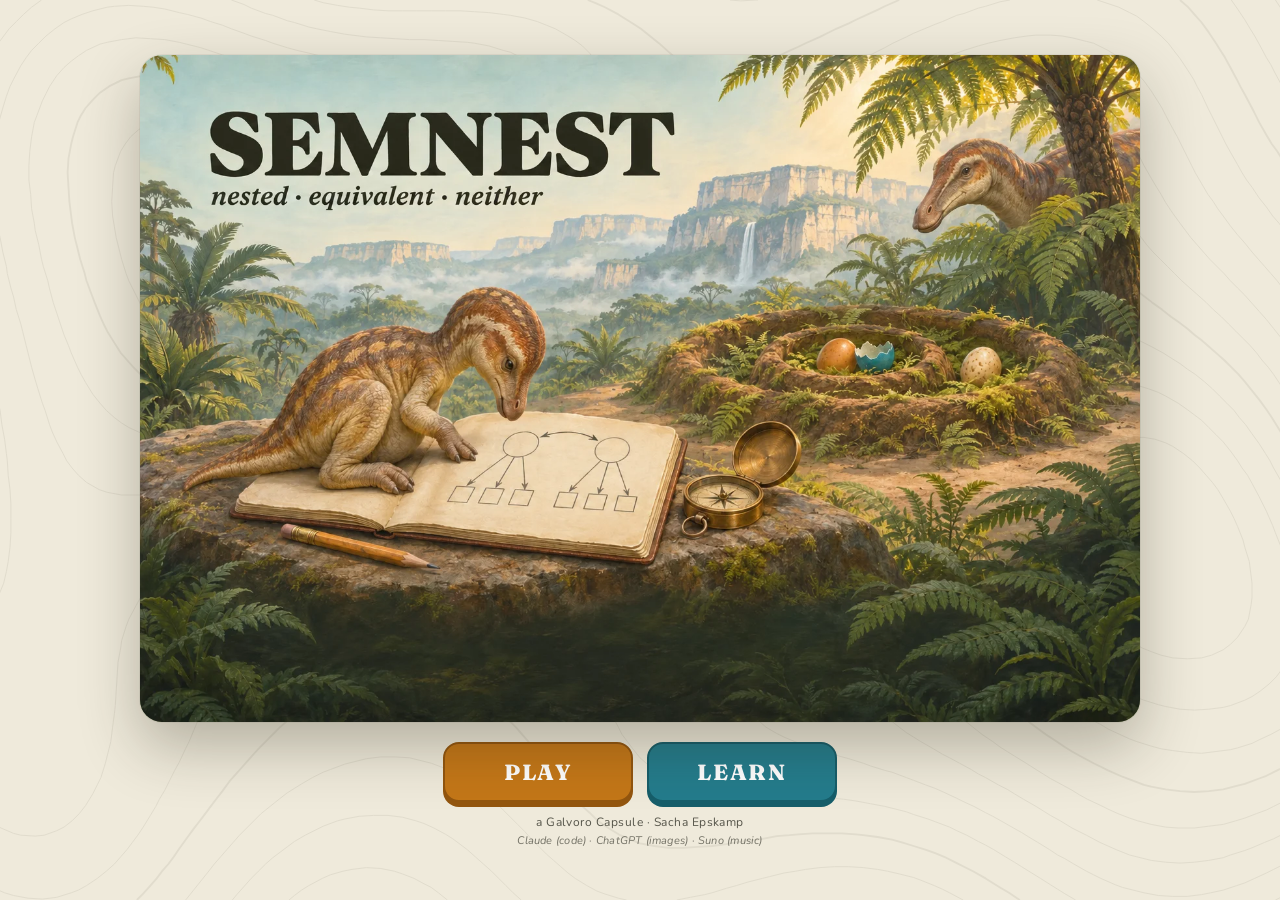
==== commit 6c9f6d22: "Desktop: answers and LEARN controls below full-width diagrams; network values; framed title art - PL" ====
--- a/index.html
+++ b/index.html
@@ -54,13 +54,13 @@
 
       <div class="answers" id="answers" role="group" aria-label="Your answer">
         <div class="ans-q">How are <b class="ta">A</b> and <b class="tb">B</b> related?</div>
-        <button class="ans" data-ans="equiv"><svg class="venn" viewBox="0 0 64 40"><ellipse class="v-b" cx="32" cy="20" rx="17" ry="15.5"/><ellipse class="v-a dash" cx="32" cy="20" rx="17" ry="15.5"/></svg><span class="ans-x" aria-hidden="true"><b class="ta">A</b><i>&equiv;</i><b class="tb">B</b></span>
+        <button class="ans" data-ans="equiv" title="Equivalent: A and B fit every dataset equally well (key 1)"><svg class="venn" viewBox="0 0 64 40"><ellipse class="v-b" cx="32" cy="20" rx="17" ry="15.5"/><ellipse class="v-a dash" cx="32" cy="20" rx="17" ry="15.5"/></svg><span class="ans-x" aria-hidden="true"><b class="ta">A</b><i>&equiv;</i><b class="tb">B</b></span>
           <span class="ans-t"><b>Equivalent</b><small>A&nbsp;&equiv;&nbsp;B: same fit on every dataset</small></span><kbd>1</kbd></button>
-        <button class="ans" data-ans="AinB"><svg class="venn" viewBox="0 0 64 40"><ellipse class="v-b" cx="32" cy="20" rx="25" ry="17.5"/><ellipse class="v-a" cx="27" cy="21" rx="12" ry="10"/></svg><span class="ans-x" aria-hidden="true"><b class="ta">A</b><i>&sub;</i><b class="tb">B</b></span>
+        <button class="ans" data-ans="AinB" title="A nested in B: A is a special case of B (key 2)"><svg class="venn" viewBox="0 0 64 40"><ellipse class="v-b" cx="32" cy="20" rx="25" ry="17.5"/><ellipse class="v-a" cx="27" cy="21" rx="12" ry="10"/></svg><span class="ans-x" aria-hidden="true"><b class="ta">A</b><i>&sub;</i><b class="tb">B</b></span>
           <span class="ans-t"><b>A nested in B</b><small>A&nbsp;&sub;&nbsp;B: A is a special case of B</small></span><kbd>2</kbd></button>
-        <button class="ans" data-ans="BinA"><svg class="venn" viewBox="0 0 64 40"><ellipse class="v-a" cx="32" cy="20" rx="25" ry="17.5"/><ellipse class="v-b" cx="37" cy="21" rx="12" ry="10"/></svg><span class="ans-x" aria-hidden="true"><b class="tb">B</b><i>&sub;</i><b class="ta">A</b></span>
+        <button class="ans" data-ans="BinA" title="B nested in A: B is a special case of A (key 3)"><svg class="venn" viewBox="0 0 64 40"><ellipse class="v-a" cx="32" cy="20" rx="25" ry="17.5"/><ellipse class="v-b" cx="37" cy="21" rx="12" ry="10"/></svg><span class="ans-x" aria-hidden="true"><b class="tb">B</b><i>&sub;</i><b class="ta">A</b></span>
           <span class="ans-t"><b>B nested in A</b><small>B&nbsp;&sub;&nbsp;A: B is a special case of A</small></span><kbd>3</kbd></button>
-        <button class="ans" data-ans="neither"><svg class="venn" viewBox="0 0 64 40"><ellipse class="v-a" cx="23" cy="20" rx="15" ry="14"/><ellipse class="v-b" cx="41" cy="20" rx="15" ry="14"/></svg><span class="ans-x" aria-hidden="true">neither</span>
+        <button class="ans" data-ans="neither" title="Neither: each fits patterns the other cannot (key 4)"><svg class="venn" viewBox="0 0 64 40"><ellipse class="v-a" cx="23" cy="20" rx="15" ry="14"/><ellipse class="v-b" cx="41" cy="20" rx="15" ry="14"/></svg><span class="ans-x" aria-hidden="true">neither</span>
           <span class="ans-t"><b>Neither</b><small>each fits patterns the other cannot</small></span><kbd>4</kbd></button>
       </div>
 
--- a/styles.css
+++ b/styles.css
@@ -148,10 +148,13 @@
 
 /* ---------------------------------------------------------------- PLAY */
 #play { padding: 14px 16px 12px; gap: 12px; overflow: auto; }
+/* the two diagrams side by side over the full width, the answers below */
 .pair {
   flex: 1; min-height: 0;
-  display: grid; grid-template-columns: minmax(0, 1fr) 236px minmax(0, 1fr); gap: 14px;
-}
+  display: grid; grid-template-columns: minmax(0, 1fr) minmax(0, 1fr); grid-template-rows: minmax(0, 1fr) auto;
+  grid-template-areas: "a b" "ans ans"; gap: 12px 14px;
+}
+#card-a { grid-area: a; } #card-b { grid-area: b; }
 .model-card {
   margin: 0; display: flex; flex-direction: column; min-height: 0;
   background: var(--card); border: 1px solid var(--line); border-radius: 18px; box-shadow: var(--shadow-sm);
@@ -181,7 +184,7 @@
 @keyframes cardwin { 40% { transform: scale(1.012); } }
 
 /* phone-only parts of PLAY (see the phone section below) */
-.zoom-hint, .sheet-x, .play-bar, .sheet-bg, .fb-you, .ans-x { display: none; }
+.zoom-hint, .sheet-x, .play-bar, .sheet-bg, .fb-you { display: none; }
 
 /* one model enlarged (phones) */
 .zoom { position: fixed; inset: 0; z-index: 55; background: var(--backdrop); display: flex; align-items: center; justify-content: center;
@@ -200,22 +203,26 @@
 .zoom-foot { display: flex; flex-wrap: wrap; justify-content: space-between; gap: 4px 12px; padding: 6px 12px 8px; font-size: 11.5px; color: var(--muted); border-top: 1px solid var(--line-2); }
 #zoom-meta { font-family: var(--f-mono); }
 
-/* answers */
-.answers { display: flex; flex-direction: column; justify-content: center; gap: 9px; }
-.ans-q { text-align: center; font-family: var(--f-head); font-weight: 700; font-size: 17px; margin-bottom: 4px; }
+/* answers: one row of four buttons, each a Venn diagram and its expression
+   (A = B, A in B, B in A, neither); the full wording is in the tooltip and
+   for screen readers */
+.answers { grid-area: ans; display: flex; align-items: center; justify-content: center; gap: 10px; }
+.ans-q { flex: none; max-width: 150px; text-align: right; font-family: var(--f-head); font-weight: 700; font-size: 16px; line-height: 1.2; margin-right: 6px; }
 .ans-q .ta { color: var(--a); } .ans-q .tb { color: var(--b); }
 .ans {
-  display: flex; align-items: center; gap: 10px; text-align: left;
-  padding: 9px 10px; border-radius: 14px; border: 1.5px solid var(--line);
+  flex: 0 1 200px; min-width: 0; min-height: 56px;
+  display: flex; align-items: center; justify-content: center; gap: 10px;
+  padding: 8px 14px; border-radius: 14px; border: 1.5px solid var(--line);
   background: var(--card); cursor: pointer; position: relative;
   box-shadow: 0 3px 0 var(--line); transition: transform .08s, box-shadow .08s, border-color .15s, background .15s, opacity .2s;
 }
+.ans .ans-t { position: absolute; width: 1px; height: 1px; overflow: hidden; clip: rect(0 0 0 0); white-space: nowrap; }   /* kept for screen readers */
+.ans-x { display: block; font-weight: 800; font-size: 19px; line-height: 1.1; white-space: nowrap; color: var(--ink); }
+.ans-x .ta { color: var(--a); } .ans-x .tb { color: var(--b); }
+.ans-x i { font-style: normal; font-family: 'STIX Two Math', 'Cambria Math', 'Noto Sans Math', serif; font-weight: 400; font-size: 1.3em; line-height: 0; margin: 0 .16em; }
 .ans:hover:not(:disabled) { border-color: var(--accent); box-shadow: 0 3px 0 var(--accent-deep); }
 .ans:active:not(:disabled) { transform: translateY(3px); box-shadow: 0 0 0 var(--accent-deep); }
 .ans:disabled { cursor: default; }
-.ans .ans-t { display: flex; flex-direction: column; line-height: 1.2; flex: 1; }
-.ans .ans-t b { font-weight: 800; font-size: 15px; }
-.ans .ans-t small { font-size: 11.5px; color: var(--ink-2); margin-top: 2px; }
 .ans kbd { position: absolute; top: 6px; right: 7px; }
 .venn { width: 54px; height: 34px; flex: none; overflow: visible; }
 .venn ellipse { stroke-width: 2.2; }
@@ -315,31 +322,41 @@
   background: var(--bg); overflow: auto;
 }
 .screen.show { display: flex; }
-/* the opening art (ChatGPT): the buttons take its egg colours (amber, teal)
-   in both themes; the art's sky shows while the image loads */
+/* the opening art (ChatGPT) as a framed card, sized like FACTOR LAB's key
+   art, with the buttons and credits below it; the buttons take its egg
+   colours (amber, teal) in both themes */
 #screen-title {
-  padding: 0; flex-direction: column; justify-content: flex-start;
-  background: linear-gradient(#CFE1DC, #EADCBC 55%, #2F3B26);
+  flex-direction: column; padding: 20px 16px calc(16px + env(safe-area-inset-bottom, 0px));
   --a: #247C8C; --a-ink: #175E6A; --accent: #C47718; --accent-deep: #93560F;
 }
-.title-hero { position: relative; width: 100%; flex: 1; min-height: 0; overflow: hidden; }
-.title-hero picture, .title-hero img { width: 100%; height: 100%; object-fit: cover; object-position: 50% 30%; display: block; animation: heroin 1.2s ease-out; }
-@media (max-width: 860px) { .title-ui { gap: 9px; } .big-btn { min-width: 170px; padding: 11px 22px; font-size: 19px; } }
-@keyframes heroin { from { opacity: 0; transform: scale(1.03); } }
-/* very wide screens (turned phones): keep the title at the top in view */
-@media (min-aspect-ratio: 2/1) { .title-hero picture, .title-hero img { object-position: 50% 0%; } }
-/* the opening image fades in once loaded (no broken-image icon before) */
+.title-hero {
+  /* wide art (3:2) on desktop / landscape */
+  position: relative; flex: none; margin: 0 auto; overflow: hidden;
+  width: min(1000px, 94vw, calc((100vh - 190px) * 3 / 2));
+  width: min(1000px, 94vw, calc((100svh - 190px) * 3 / 2));
+  aspect-ratio: 3 / 2; border-radius: 22px;
+  background: linear-gradient(#CFE1DC, #EADCBC 60%, #7D8A5A);     /* the art's sky, while it loads */
+  box-shadow: 0 24px 60px rgba(40, 36, 20, .30), 0 0 0 1px rgba(0, 0, 0, .05);
+  animation: heroin .8s cubic-bezier(.2, .9, .3, 1) both;
+}
+.title-hero picture, .title-hero img { width: 100%; height: 100%; object-fit: cover; display: block; }
+@media (orientation: portrait) and (max-width: 860px) {
+  /* portrait art (2:3) on phones */
+  .title-hero {
+    width: min(94vw, calc((100vh - 170px) * 2 / 3));
+    width: min(94vw, calc((100svh - 170px) * 2 / 3));
+    aspect-ratio: 2 / 3; border-radius: 18px;
+  }
+}
+@media (max-width: 860px) { .title-ui { gap: 9px; margin-top: 14px; } .big-btn { min-width: 170px; padding: 11px 22px; font-size: 19px; } }
+@keyframes heroin { from { opacity: 0; transform: translateY(14px) scale(.98); } }
+/* the opening image shows once loaded (no broken-image icon before) */
 .title-hero picture { visibility: hidden; }
 .title-hero.loaded picture { visibility: visible; }
-.title-ui {
-  position: absolute; left: 0; right: 0; bottom: 0; padding: 18px 20px calc(18px + env(safe-area-inset-bottom, 0px));
-  display: flex; flex-direction: column; align-items: center; gap: 12px; text-align: center;
-  background: linear-gradient(to top, rgba(22, 28, 18, 0.62), rgba(22, 28, 18, 0));
-  color: #FFF8EC;
-}
+.title-ui { margin-top: 20px; display: flex; flex-direction: column; align-items: center; gap: 12px; text-align: center; color: var(--ink-2); }
 .title-btns { display: flex; gap: 14px; flex-wrap: wrap; justify-content: center; }
-.title-foot { margin: 0; font-size: 12px; opacity: .85; letter-spacing: .04em; }
-.title-credits-sub { display: block; margin-top: 2px; font-size: 11px; font-style: italic; letter-spacing: .02em; opacity: .75; }
+.title-foot { margin: 0; font-size: 12px; letter-spacing: .04em; }
+.title-credits-sub { display: block; margin-top: 2px; font-size: 11px; font-style: italic; letter-spacing: .02em; opacity: .8; }
 
 .level-box, .tut-box { width: min(980px, 100%); text-align: center; margin: auto; position: relative; }
 .level-box h2, .tut-header { font-family: var(--f-head); font-weight: 800; font-size: 30px; margin: 0 0 4px; }
@@ -506,7 +523,11 @@
 .tool.on { background: var(--card); color: var(--ink); border-color: var(--accent); box-shadow: inset 0 -2px 0 var(--accent); }
 .act[aria-pressed="true"] { background: var(--accent-soft); color: var(--accent-deep); border-color: var(--accent); }
 :root[data-theme="dark"] .act[aria-pressed="true"] { color: var(--b-ink); }
-.lpair { flex: 1; min-height: 0; display: grid; grid-template-columns: minmax(0, 1fr) 236px minmax(0, 1fr); gap: 14px; }
+.lpair {
+  flex: 1; min-height: 0; display: grid; grid-template-columns: minmax(0, 1fr) minmax(0, 1fr); grid-template-rows: minmax(0, 1fr) auto;
+  grid-template-areas: "a b" "mid mid"; gap: 12px 14px;
+}
+#lpane-a { grid-area: a; } #lpane-b { grid-area: b; }
 .lpane { display: flex; flex-direction: column; min-height: 0; position: relative; background: var(--card); border: 1px solid var(--line); border-radius: 18px; overflow: hidden; box-shadow: var(--shadow-sm); }
 #lpane-a { border-top: 4px solid var(--a); }
 #lpane-b { border-top: 4px solid var(--b); }
@@ -519,32 +540,36 @@
   content: attr(data-lock); position: absolute; left: 50%; bottom: 10px; transform: translateX(-50%);
   font-size: 12px; font-weight: 700; color: #868272; background: rgba(255,253,248,.92); border: 1px solid #DAD3BE; border-radius: 8px; padding: 3px 9px; pointer-events: none; white-space: nowrap;
 }
-/* the middle column: the relation (once computed), COMPUTE and LIBRARY */
-.lmid { display: flex; flex-direction: column; justify-content: center; gap: 14px; min-height: 0; overflow: auto; padding: 2px; }
+/* below the models: the relation (once computed) in one strip, then COMPUTE
+   and LIBRARY */
+.lmid { grid-area: mid; display: flex; align-items: center; justify-content: center; gap: 12px; min-height: 0; padding: 2px; }
 .lrel {
-  display: flex; flex-direction: column; align-items: center; justify-content: center; gap: 6px; text-align: center;
-  background: var(--card); border: 1px solid var(--line); border-radius: 18px; padding: 12px 10px; box-shadow: var(--shadow-sm);
-}
+  flex: 0 1 780px; min-width: 0; min-height: 62px;
+  display: grid; grid-template-columns: auto auto minmax(0, 1fr) auto; grid-template-areas: "venn sym text src" "venn sym sub sub";
+  align-items: center; column-gap: 14px; row-gap: 1px; text-align: left;
+  background: var(--card); border: 1px solid var(--line); border-radius: 16px; padding: 7px 16px; box-shadow: var(--shadow-sm);
+}
+.lrel .venn.big { grid-area: venn; width: 62px; height: 39px; }
 .lrel-res { display: contents; }
 .lrel.stale .lrel-res, .lrel.stale .lrel-res * { display: none; }
 .lrel:not(.stale) .lrel-wait { display: none; }
-.lrel-wait { font-size: 14px; color: var(--ink-2); line-height: 1.4; padding: 14px 4px; }
+.lrel-wait { grid-column: 1 / -1; text-align: center; font-size: 14px; color: var(--ink-2); line-height: 1.4; padding: 4px; }
 .lrel-wait .ta { color: var(--a); } .lrel-wait .tb { color: var(--b); }
-.lrel-src { font-size: 12px; color: var(--muted); }
+.lrel-src { grid-area: src; justify-self: end; white-space: nowrap; font-size: 12px; color: var(--muted); }
 .lrel-src .proved { color: var(--leaf); font-weight: 800; }
 .lrel-src .link-btn { font-size: 12px; }
-.lbtns { display: flex; flex-direction: column; gap: 10px; }
-#btn-compute { min-width: 0; width: 100%; padding: 12px 14px; font-size: 20px; }
+.lbtns { flex: none; display: flex; align-items: center; gap: 10px; }
+#btn-compute { min-width: 0; width: 180px; padding: 12px 14px; font-size: 20px; }
 #btn-compute:disabled { opacity: .6; cursor: progress; }
-#btn-library { width: 100%; padding: 10px 14px; font-size: 15px; }
-.lrel-sym { font-family: var(--f-head); font-weight: 800; font-size: 28px; line-height: 1; }
+#btn-library { width: 130px; padding: 10px 14px; font-size: 15px; }
+.lrel-sym { grid-area: sym; font-family: var(--f-head); font-weight: 800; font-size: 26px; line-height: 1; white-space: nowrap; }
 .lrel-sym .ta { color: var(--a); } .lrel-sym .tb { color: var(--b); }
 .lrel-sym .op { font-style: normal; font-family: 'STIX Two Math', 'Cambria Math', 'Noto Sans Math', serif; font-weight: 400; margin: 0 .08em; }
-.lrel-text { font-weight: 800; font-size: 15px; }
-.lrel-sub { font-size: 12.5px; color: var(--ink-2); line-height: 1.35; }
+.lrel-text { grid-area: text; font-weight: 800; font-size: 15px; }
+.lrel-sub { grid-area: sub; font-size: 12.5px; color: var(--ink-2); line-height: 1.35; }
 .lrel.busy .lrel-sym, .lrel.busy .venn, .lrel.busy .lrel-text, .lrel.busy .lrel-wait { opacity: .35; transition: opacity .2s; }
 .lrel.flash { animation: relflash .6s ease-out; }
-@keyframes relflash { 30% { transform: scale(1.04); box-shadow: 0 0 0 4px var(--accent-soft); } }
+@keyframes relflash { 30% { transform: scale(1.015); box-shadow: 0 0 0 4px var(--accent-soft); } }
 .lnote { font-size: 12.5px; color: var(--ink-2); min-height: 1.2em; text-align: center; }
 .lnote.warn { color: var(--berry); font-weight: 700; }
 
@@ -658,7 +683,6 @@
   body.mode-play #hud { position: relative; }
   #play { padding: 8px 8px 0; gap: 0; overflow: hidden; }
   .pair { grid-template-columns: minmax(0, 1fr); grid-template-rows: minmax(0, 1fr) minmax(0, 1fr) auto; grid-template-areas: "a" "b" "ans"; gap: 8px; }
-  #card-a { grid-area: a; } #card-b { grid-area: b; }
   #play.revealed .pair { grid-template-rows: minmax(0, 1fr) minmax(0, 1fr); grid-template-areas: "a" "b"; }
   .model-card { flex: 1 1 0; min-height: 0; border-radius: 14px; cursor: zoom-in; }
   .model-card figcaption { position: absolute; top: 7px; left: 8px; right: 44px; z-index: 2; padding: 0; border: 0; gap: 6px; pointer-events: none; }
@@ -693,10 +717,7 @@
   .ans-q, .ans kbd { display: none; }
   .ans { flex-direction: column; justify-content: center; gap: 3px; min-height: 60px; padding: 7px 2px 6px; border-radius: 12px; text-align: center; }
   .ans .venn { width: 44px; height: 27px; }
-  .ans .ans-t { position: absolute; width: 1px; height: 1px; overflow: hidden; clip: rect(0 0 0 0); white-space: nowrap; }   /* kept for screen readers */
-  .ans-x { display: block; font-weight: 800; font-size: 15px; line-height: 1.1; white-space: nowrap; color: var(--ink); }
-  .ans-x .ta { color: var(--a); } .ans-x .tb { color: var(--b); }
-  .ans-x i { font-style: normal; font-family: 'STIX Two Math', 'Cambria Math', 'Noto Sans Math', serif; font-weight: 400; font-size: 1.3em; line-height: 0; margin: 0 .16em; }
+  .ans-x { font-size: 15px; }
   .ans .mark { top: 3px; right: 6px; bottom: auto; font-size: 13px; }
   #feedback { max-height: min(64vh, 560px); overflow: auto; padding: 12px 14px 12px; animation: none; }
   .fb-head { padding-right: 36px; }
@@ -714,7 +735,6 @@
   #learn { padding: 8px 8px 0; gap: 0; overflow: hidden; }
   #learn > .toolbar, #learn > .lnote { display: none; }
   .lpair { grid-template-columns: minmax(0, 1fr); grid-template-rows: minmax(0, 1fr) minmax(0, 1fr) auto; grid-template-areas: "a" "b" "mid"; gap: 8px; }
-  #lpane-a { grid-area: a; } #lpane-b { grid-area: b; }
   .lpane { border-radius: 14px; cursor: zoom-in; }
   .lpane .lhead { position: absolute; top: 7px; left: 8px; right: 44px; z-index: 2; padding: 0; border: 0; gap: 6px; pointer-events: none; flex-wrap: nowrap; }
   .lpane .lhead .badge { width: 24px; height: 28px; font-size: 14px; }
@@ -722,8 +742,8 @@
   .lpane .mc-meta { margin-left: 0; font-size: 10.5px; color: #56554A; background: rgba(255, 252, 243, .92); border: 1px solid #DAD3BE; border-radius: 999px; padding: 1px 8px; white-space: nowrap; }
   .lpane .mc-meta:empty { display: none; }
   .lpane .lcanvas { pointer-events: none; }
-  .lmid { grid-area: mid; justify-content: flex-start; gap: 8px; overflow: visible; padding: 0 0 calc(10px + env(safe-area-inset-bottom, 0px)); }
-  .lrel { flex-direction: row; justify-content: flex-start; gap: 10px; min-height: 50px; padding: 5px 34px 5px 12px; border-radius: 14px; text-align: left; position: relative; }
+  .lmid { flex-direction: column; align-items: stretch; justify-content: flex-start; gap: 8px; overflow: visible; padding: 0 0 calc(10px + env(safe-area-inset-bottom, 0px)); }
+  .lrel { display: flex; flex: none; align-items: center; flex-direction: row; justify-content: flex-start; gap: 10px; min-height: 50px; padding: 5px 34px 5px 12px; border-radius: 14px; text-align: left; position: relative; }
   .lrel:not(.stale) { cursor: pointer; }
   .lrel:not(.stale)::after { content: '\203A'; position: absolute; right: 13px; top: 50%; transform: translateY(-52%); font-size: 24px; color: var(--muted); }
   .lrel .venn.big { width: 44px; height: 28px; }
@@ -735,8 +755,8 @@
   .lrel .lrel-src:not(:has(.proved)) { display: none; }
   .lrel-wait { font-size: 13.5px; padding: 0; }
   .lbtns { display: grid; grid-template-columns: 1fr 1fr; gap: 8px; }
-  #btn-compute { padding: 9px 10px; font-size: 18px; min-height: 48px; }
-  #btn-library { padding: 9px 10px; font-size: 15px; min-height: 48px; }
+  #btn-compute { width: auto; padding: 9px 10px; font-size: 18px; min-height: 48px; }
+  #btn-library { width: auto; padding: 9px 10px; font-size: 15px; min-height: 48px; }
   /* the edit popup */
   .lzoom-tools { padding: 6px 8px; border-bottom: 1px solid var(--line-2); }
   .lzoom-tools .toolbar { gap: 6px; justify-content: center; }
